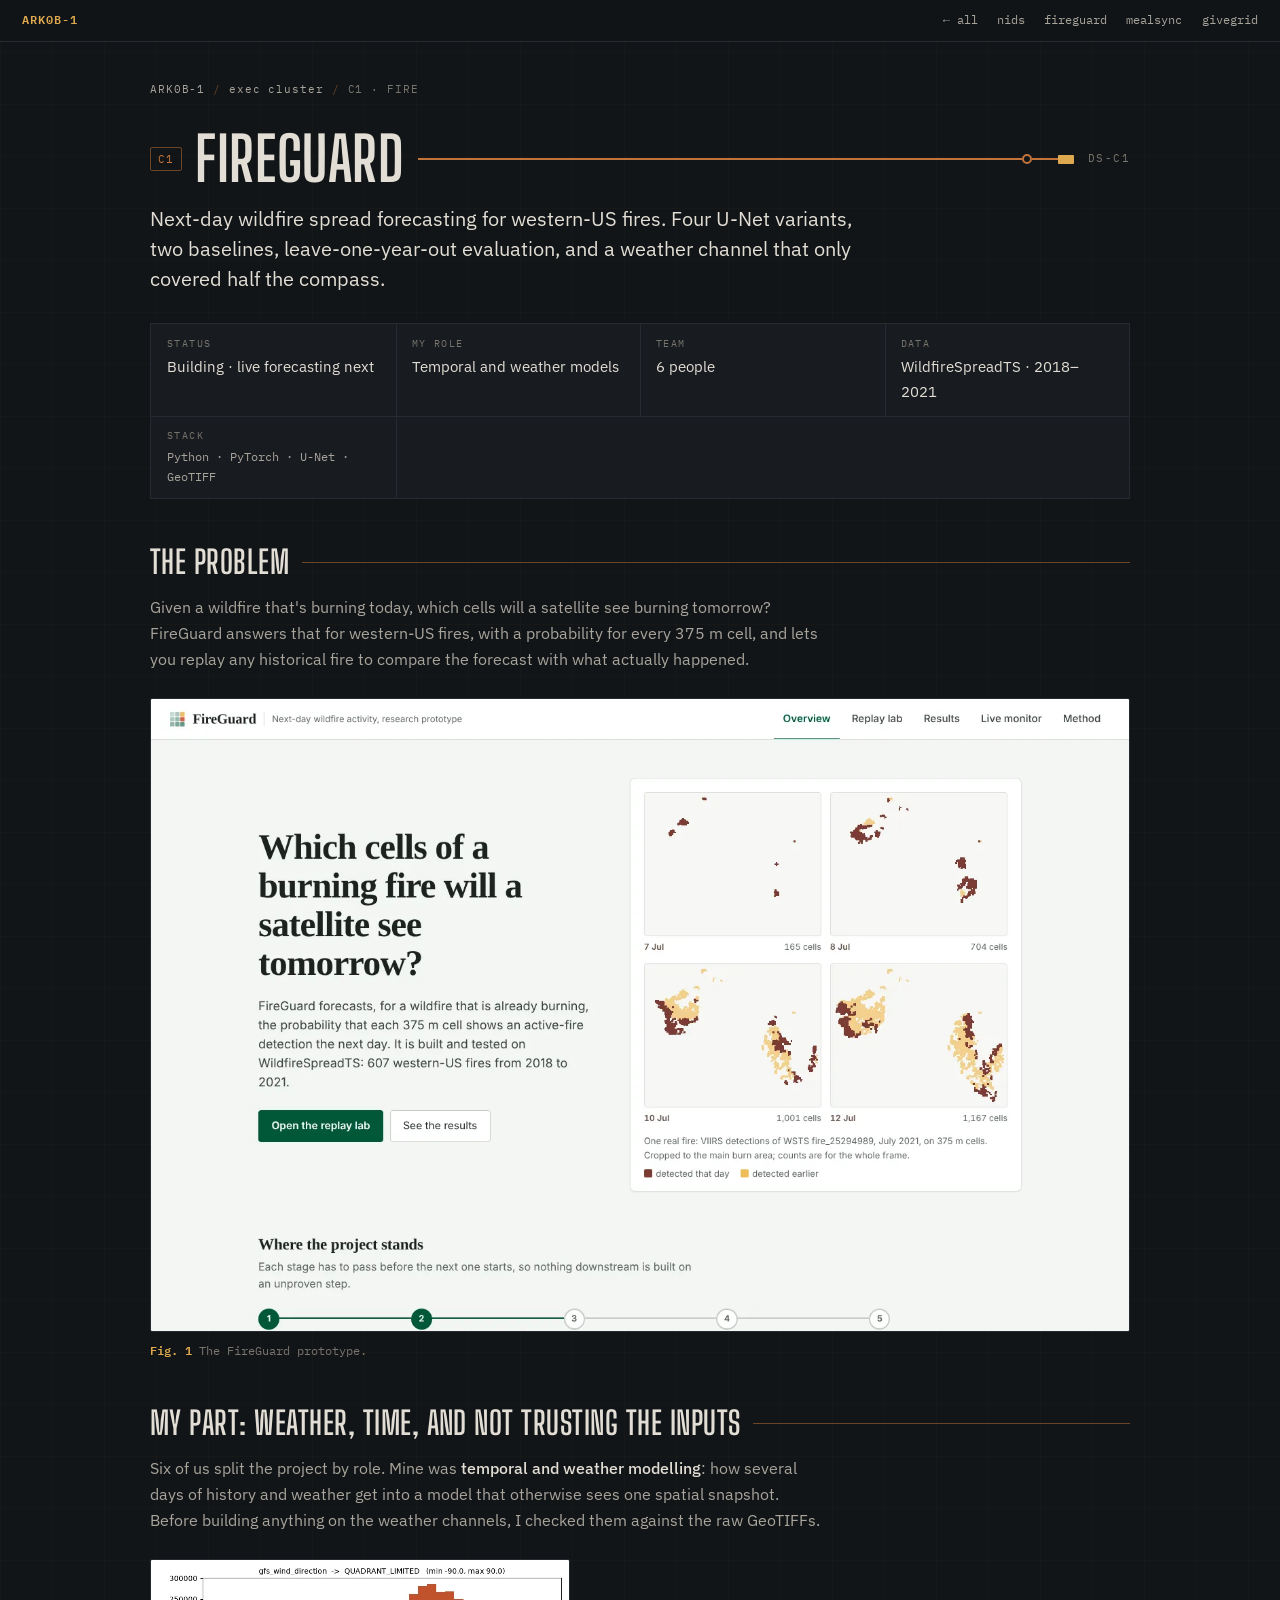
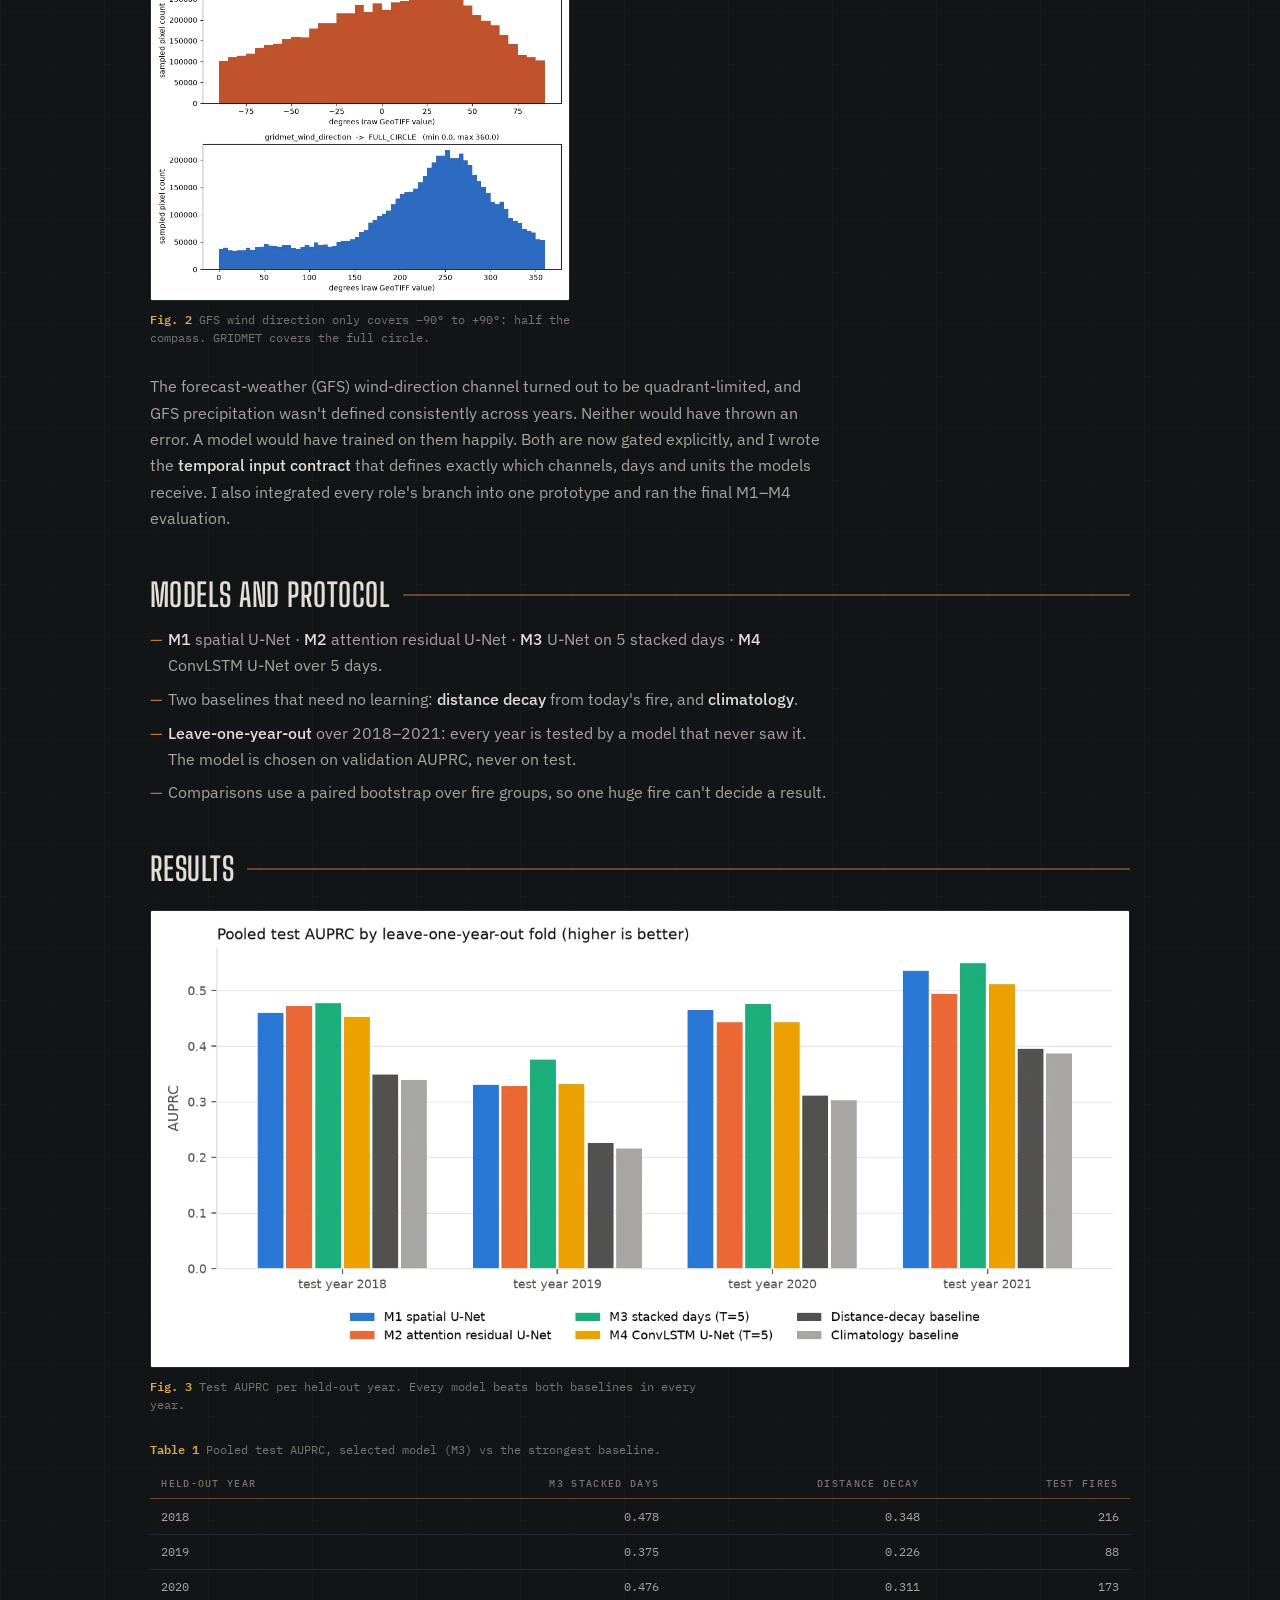
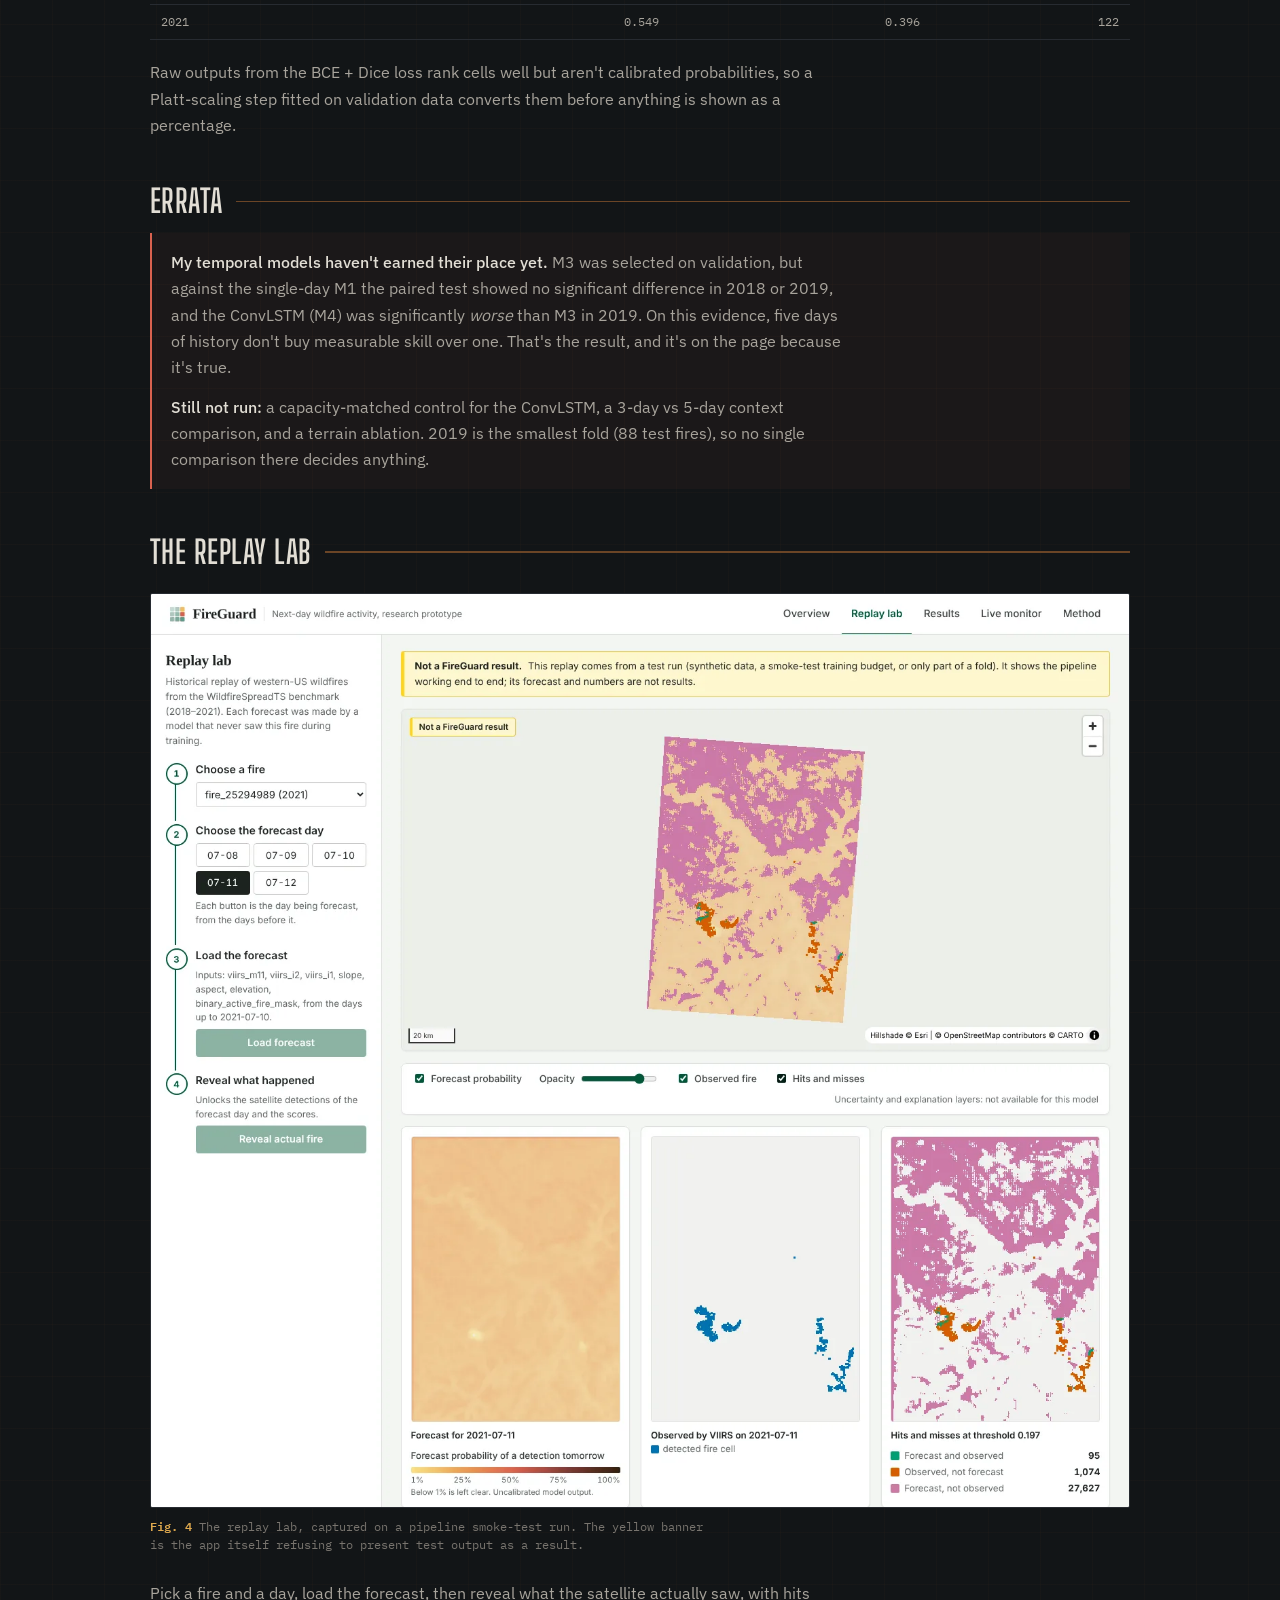
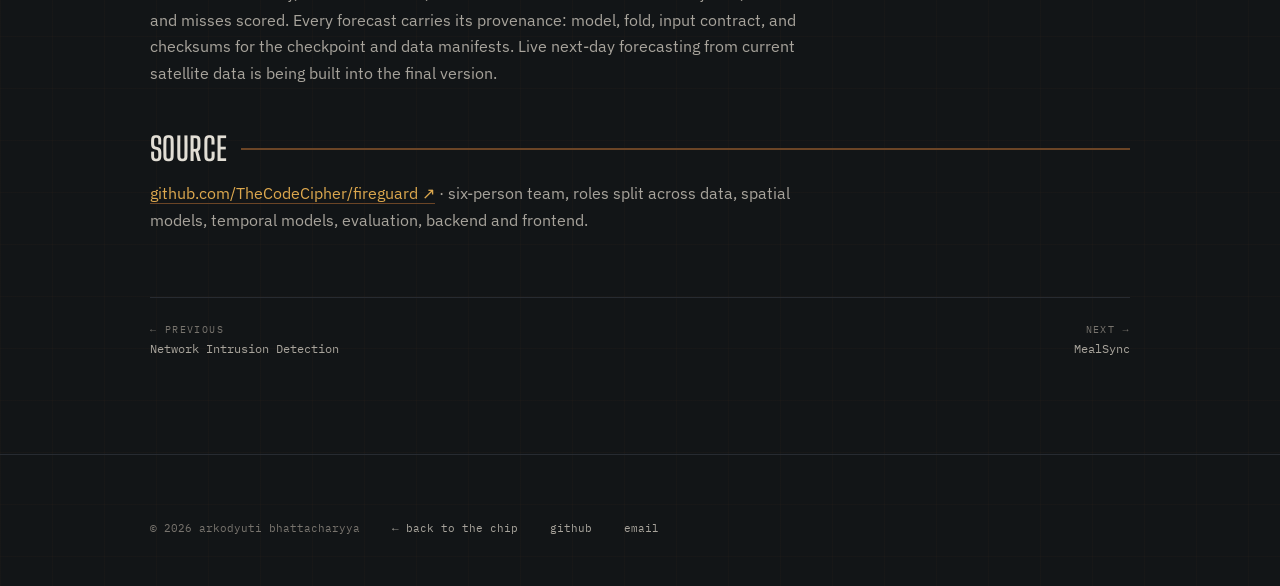
==== fireguard/index.html @ 78dc8513 "Rev 3.1: case studies, datasheet layout, fixes" ====
<!DOCTYPE html>
<html lang="en">
<head>
<meta charset="UTF-8">
<meta name="viewport" content="width=device-width, initial-scale=1.0">
<title>FireGuard — case study · Arkodyuti Bhattacharyya</title>
<meta name="description" content="Case study: next-day wildfire spread forecasting on WildfireSpreadTS with leave-one-year-out evaluation, a weather-data audit, and an honest look at whether temporal models help.">
<meta name="author" content="Arkodyuti Bhattacharyya">
<meta name="theme-color" content="#121517">
<link rel="canonical" href="https://ark0b.github.io/Portfolio/fireguard/">
<link rel="icon" href="../assets/favicon.svg" type="image/svg+xml">
<meta property="og:type" content="article">
<meta property="og:site_name" content="Arkodyuti Bhattacharyya">
<meta property="og:title" content="FireGuard — case study">
<meta property="og:description" content="Case study: next-day wildfire spread forecasting on WildfireSpreadTS with leave-one-year-out evaluation, a weather-data audit, and an honest look at whether temporal models help.">
<meta property="og:url" content="https://ark0b.github.io/Portfolio/fireguard/">
<meta property="og:image" content="https://ark0b.github.io/Portfolio/assets/og.png">
<meta name="twitter:card" content="summary_large_image">
<meta name="twitter:title" content="FireGuard — case study">
<meta name="twitter:description" content="Case study: next-day wildfire spread forecasting on WildfireSpreadTS with leave-one-year-out evaluation, a weather-data audit, and an honest look at whether temporal models help.">
<meta name="twitter:image" content="https://ark0b.github.io/Portfolio/assets/og.png">
<link rel="preload" href="../assets/fonts/big-shoulders-display.woff2" as="font" type="font/woff2" crossorigin>
<link rel="stylesheet" href="../assets/site.css">
<script type="application/ld+json">{"@context": "https://schema.org", "@type": "SoftwareSourceCode", "name": "FireGuard", "description": "Case study: next-day wildfire spread forecasting on WildfireSpreadTS with leave-one-year-out evaluation, a weather-data audit, and an honest look at whether temporal models help.", "url": "https://ark0b.github.io/Portfolio/fireguard/", "codeRepository": "https://github.com/TheCodeCipher/fireguard", "author": {"@type": "Person", "name": "Arkodyuti Bhattacharyya", "url": "https://ark0b.github.io/Portfolio/"}, "isPartOf": {"@type": "WebSite", "url": "https://ark0b.github.io/Portfolio/"}}</script>
<script type="application/ld+json">{"@context": "https://schema.org", "@type": "BreadcrumbList", "itemListElement": [{"@type": "ListItem", "position": 1, "name": "Portfolio", "item": "https://ark0b.github.io/Portfolio/"}, {"@type": "ListItem", "position": 2, "name": "Projects", "item": "https://ark0b.github.io/Portfolio/#projects"}, {"@type": "ListItem", "position": 3, "name": "FireGuard", "item": "https://ark0b.github.io/Portfolio/fireguard/"}]}</script>
</head>
<body>
<a class="skip" href="#main">Skip to content</a>
<header class="bar">
  <a class="bar-brand" href="../">ARK0B-1</a>
  <nav class="bar-nav" aria-label="Case studies">
    <a href="../#projects">← all</a>
    <a href="../nids/">nids</a>
    <a href="../fireguard/" aria-current="page">fireguard</a>
    <a href="../mealsync/">mealsync</a>
    <a href="../givegrid/">givegrid</a>
  </nav>
</header>

<main id="main" class="wrap case">
  <nav class="crumbs" aria-label="Breadcrumb"><a href="../">ARK0B-1</a><span aria-hidden="true">/</span><a href="../#projects">exec cluster</a><span aria-hidden="true">/</span>C1 · FIRE</nav>

  <article class="case-sheet">
    <header class="case-head">
      <div class="net">
        <span class="net-ref">C1</span>
        <h1>FireGuard</h1>
        <span class="net-wire" aria-hidden="true"><i></i><b class="via"></b><i class="short"></i><b class="pad"></b></span>
        <span class="net-name" aria-hidden="true">DS-C1</span>
      </div>
      <p class="case-lede">Next-day wildfire spread forecasting for western-US fires. Four U-Net variants, two baselines, leave-one-year-out evaluation, and a weather channel that only covered half the compass.</p>
      <dl class="spec">
        <div><dt>Status</dt><dd>Building · live forecasting next</dd></div>
        <div><dt>My role</dt><dd>Temporal and weather models</dd></div>
        <div><dt>Team</dt><dd>6 people</dd></div>
        <div><dt>Data</dt><dd>WildfireSpreadTS · 2018–2021</dd></div>
        <div><dt>Stack</dt><dd class="mono">Python · PyTorch · U-Net · GeoTIFF</dd></div>
      </dl>
    </header>

    <section class="case-sec">
      <h2>The problem</h2>
      <p>Given a wildfire that's burning today, which cells will a satellite see burning tomorrow? FireGuard answers that for western-US fires, with a probability for every 375 m cell, and lets you replay any historical fire to compare the forecast with what actually happened.</p>
      <figure class="fig ">
        <img src="../assets/img/fireguard-overview.webp" alt="FireGuard overview page: headline asking which cells of a burning fire a satellite will see tomorrow, beside a grid of fire maps." width="1440" height="930" loading="lazy" decoding="async">
        <figcaption><b>Fig. 1</b> The FireGuard prototype.</figcaption>
      </figure>
    </section>
    <section class="case-sec">
      <h2>My part: weather, time, and not trusting the inputs</h2>
      <p>Six of us split the project by role. Mine was <b>temporal and weather modelling</b>: how several days of history and weather get into a model that otherwise sees one spatial snapshot. Before building anything on the weather channels, I checked them against the raw GeoTIFFs.</p>
      <figure class="fig narrow">
        <img src="../assets/img/fireguard-wind-direction-audit.webp" alt="Two histograms. GFS wind direction only spans minus 90 to plus 90 degrees; GRIDMET wind direction spans the full 0 to 360 degrees." width="800" height="650" loading="lazy" decoding="async">
        <figcaption><b>Fig. 2</b> GFS wind direction only covers −90° to +90°: half the compass. GRIDMET covers the full circle.</figcaption>
      </figure>
      <p>The forecast-weather (GFS) wind-direction channel turned out to be quadrant-limited, and GFS precipitation wasn't defined consistently across years. Neither would have thrown an error. A model would have trained on them happily. Both are now gated explicitly, and I wrote the <b>temporal input contract</b> that defines exactly which channels, days and units the models receive. I also integrated every role's branch into one prototype and ran the final M1–M4 evaluation.</p>
    </section>
    <section class="case-sec">
      <h2>Models and protocol</h2>
      <ul class="bul">
        <li><b>M1</b> spatial U-Net · <b>M2</b> attention residual U-Net · <b>M3</b> U-Net on 5 stacked days · <b>M4</b> ConvLSTM U-Net over 5 days.</li>
        <li>Two baselines that need no learning: <b>distance decay</b> from today's fire, and <b>climatology</b>.</li>
        <li><b>Leave-one-year-out</b> over 2018–2021: every year is tested by a model that never saw it. The model is chosen on validation AUPRC, never on test.</li>
        <li>Comparisons use a paired bootstrap over fire groups, so one huge fire can't decide a result.</li>
      </ul>
    </section>
    <section class="case-sec">
      <h2>Results</h2>
      <figure class="fig ">
        <img src="../assets/img/fireguard-auprc-by-fold.webp" alt="Grouped bar chart of test AUPRC per held-out year for four U-Net variants and two baselines. All U-Nets beat both baselines every year." width="1440" height="672" loading="lazy" decoding="async">
        <figcaption><b>Fig. 3</b> Test AUPRC per held-out year. Every model beats both baselines in every year.</figcaption>
      </figure>
      <div class="dtab-wrap"><table class="dtab">
        <caption><b>Table 1</b> Pooled test AUPRC, selected model (M3) vs the strongest baseline.</caption>
        <thead><tr><th>Held-out year</th><th class="n">M3 stacked days</th><th class="n">Distance decay</th><th class="n">Test fires</th></tr></thead>
        <tbody>
          <tr><td>2018</td><td class="n">0.478</td><td class="n">0.348</td><td class="n">216</td></tr>
          <tr><td>2019</td><td class="n">0.375</td><td class="n">0.226</td><td class="n">88</td></tr>
          <tr><td>2020</td><td class="n">0.476</td><td class="n">0.311</td><td class="n">173</td></tr>
          <tr><td>2021</td><td class="n">0.549</td><td class="n">0.396</td><td class="n">122</td></tr>
        </tbody>
      </table></div>
      <p>Raw outputs from the BCE + Dice loss rank cells well but aren't calibrated probabilities, so a Platt-scaling step fitted on validation data converts them before anything is shown as a percentage.</p>
    </section>
    <section class="case-sec">
      <h2>Errata</h2>
      <div class="errata-box">
        <p><b>My temporal models haven't earned their place yet.</b> M3 was selected on validation, but against the single-day M1 the paired test showed no significant difference in 2018 or 2019, and the ConvLSTM (M4) was significantly <i>worse</i> than M3 in 2019. On this evidence, five days of history don't buy measurable skill over one. That's the result, and it's on the page because it's true.</p>
        <p><b>Still not run:</b> a capacity-matched control for the ConvLSTM, a 3-day vs 5-day context comparison, and a terrain ablation. 2019 is the smallest fold (88 test fires), so no single comparison there decides anything.</p>
      </div>
    </section>
    <section class="case-sec">
      <h2>The replay lab</h2>
      <figure class="fig ">
        <img src="../assets/img/fireguard-replay.webp" alt="FireGuard replay lab showing a forecast probability map, the satellite-observed fire, and hits and misses for one fire, under a banner reading not a FireGuard result." width="1440" height="1345" loading="lazy" decoding="async">
        <figcaption><b>Fig. 4</b> The replay lab, captured on a pipeline smoke-test run. The yellow banner is the app itself refusing to present test output as a result.</figcaption>
      </figure>
      <p>Pick a fire and a day, load the forecast, then reveal what the satellite actually saw, with hits and misses scored. Every forecast carries its provenance: model, fold, input contract, and checksums for the checkpoint and data manifests. Live next-day forecasting from current satellite data is being built into the final version.</p>
    </section>
    <section class="case-sec">
      <h2>Source</h2>
      <p><a href="https://github.com/TheCodeCipher/fireguard" target="_blank" rel="noopener">github.com/TheCodeCipher/fireguard ↗</a> · six-person team, roles split across data, spatial models, temporal models, evaluation, backend and frontend.</p>
    </section>
    <nav class="case-nav" aria-label="More case studies">
      <a href="../nids/"><span>← PREVIOUS</span>Network Intrusion Detection</a>
      <a class="next" href="../mealsync/"><span>NEXT →</span>MealSync</a>
    </nav>
  </article>
</main>

<footer class="case-foot">
  <div class="wrap">
    <div class="colophon">
      <span>© 2026 arkodyuti bhattacharyya</span>
      <a href="../">← back to the chip</a>
      <a href="https://github.com/ark0b" rel="me">github</a>
      <a href="mailto:adb.return.human@gmail.com">email</a>
    </div>
  </div>
</footer>
</body>
</html>
---- assets/site.css ----
/* ARK0B-1 portfolio stylesheet
   Sections: fonts · tokens · base · top bar · layout · hero · die map ·
   projects · research · pipeline · skills · boot log · contact · footer · responsive */

/* ── FONTS (self-hosted, latin subset) ── */
@font-face {
  font-family: "Big Shoulders Display";
  src: url("fonts/big-shoulders-display.woff2") format("woff2");
  font-weight: 100 900;
  font-display: swap;
}
@font-face { font-family: "IBM Plex Sans"; src: url("fonts/plex-sans-400.woff2") format("woff2"); font-weight: 400; font-display: swap; }
@font-face { font-family: "IBM Plex Sans"; src: url("fonts/plex-sans-500.woff2") format("woff2"); font-weight: 500; font-display: swap; }
@font-face { font-family: "IBM Plex Sans"; src: url("fonts/plex-sans-600.woff2") format("woff2"); font-weight: 600; font-display: swap; }
@font-face { font-family: "IBM Plex Mono"; src: url("fonts/plex-mono-400.woff2") format("woff2"); font-weight: 400; font-display: swap; }
@font-face { font-family: "IBM Plex Mono"; src: url("fonts/plex-mono-500.woff2") format("woff2"); font-weight: 500; font-display: swap; }
@font-face { font-family: "IBM Plex Mono"; src: url("fonts/plex-mono-600.woff2") format("woff2"); font-weight: 600; font-display: swap; }

/* ── TOKENS ── */
:root {
  --bg:          #121517;
  --panel:       #181B1F;
  --raised:      #1D2025;
  --raised-hi:   #242830;
  --copper:      #C2743A;
  --copper-dim:  #6B4526;
  --gold:        #DDA84E;
  --silver:      #9BA2A9;
  --text:        #E2DED5;
  --text-dim:    #A8A49C;
  --text-faint:  #78746E;
  --warn:        #D9624F;
  --pass:        #8DB36A;
  --rule:        #272B31;

  --bar-h: 2.6rem;

  --f-display: "Big Shoulders Display", "Arial Narrow", sans-serif;
  --f-body:    "IBM Plex Sans", system-ui, sans-serif;
  --f-mono:    "IBM Plex Mono", ui-monospace, monospace;

  color-scheme: dark;
}

/* ── BASE ── */
*, *::before, *::after { margin: 0; padding: 0; box-sizing: border-box; }

html {
  scroll-behavior: smooth;
  /* anchored sections land below the sticky bar instead of under it */
  scroll-padding-top: calc(var(--bar-h) + 1rem);
}

body {
  background: var(--bg);
  background-image:
    linear-gradient(rgba(194,116,58,.03) 1px, transparent 1px),
    linear-gradient(90deg, rgba(194,116,58,.03) 1px, transparent 1px);
  background-size: 52px 52px;
  color: var(--text);
  font-family: var(--f-body);
  font-size: 16px;
  line-height: 1.65;
  -webkit-font-smoothing: antialiased;
  text-rendering: optimizeLegibility;
  overflow-x: hidden;
}

::selection { background: var(--gold); color: #121517; }

a {
  color: var(--gold);
  text-decoration: none;
  border-bottom: 1px solid var(--copper-dim);
  transition: color .15s, border-color .15s;
}
a:hover { color: #fff; border-bottom-color: var(--gold); }

:focus-visible {
  outline: 2px solid var(--gold);
  outline-offset: 3px;
  border-radius: 2px;
}

ul[class], ol[class] { list-style: none; }

.skip {
  position: absolute;
  left: 1rem;
  top: -3rem;
  z-index: 200;
  background: var(--gold);
  color: #121517;
  padding: .4rem .8rem;
  font-family: var(--f-mono);
  font-size: 12px;
  border: none;
}
.skip:focus { top: .5rem; color: #121517; }

.visually-hidden {
  position: absolute !important;
  width: 1px; height: 1px;
  overflow: hidden;
  clip: rect(0 0 0 0);
  white-space: nowrap;
}

/* ── TOP BAR ── */
.bar {
  position: sticky;
  top: 0;
  z-index: 90;
  height: var(--bar-h);
  display: flex;
  align-items: center;
  gap: 1.4rem;
  padding: 0 1.4rem;
  background: rgba(18,21,23,.94);
  backdrop-filter: blur(8px);
  -webkit-backdrop-filter: blur(8px);
  border-bottom: 1px solid var(--rule);
  font-family: var(--f-mono);
  font-size: 12px;
  color: var(--text-dim);
  white-space: nowrap;
}
.bar-brand {
  color: var(--gold);
  font-weight: 600;
  letter-spacing: .08em;
  border: none;
  flex-shrink: 0;
}
.bar-brand:hover { color: #fff; }

.bar-nav {
  margin-left: auto;
  display: flex;
  gap: 1.2rem;
  overflow-x: auto;
  scrollbar-width: none;
}
.bar-nav::-webkit-scrollbar { display: none; }
.bar-nav a { border: none; color: var(--text-dim); padding: .35rem 0; }
.bar-nav a:hover,
.bar-nav a[aria-current="true"] { color: var(--gold); }

/* ── LAYOUT ── */
.wrap {
  max-width: 1240px;
  margin: 0 auto;
  padding: 0 1.5rem;
}

section { padding: 4.5rem 0 1.5rem; }

.sect-label {
  font-family: var(--f-mono);
  font-size: 11px;
  letter-spacing: .18em;
  color: var(--copper);
  text-transform: uppercase;
  display: flex;
  align-items: center;
  gap: .9rem;
  margin-bottom: .8rem;
}
.sect-label::after {
  content: "";
  height: 1px;
  flex: 0 0 3.5rem;
  background: var(--copper-dim);
}

h2 {
  font-family: var(--f-display);
  font-size: clamp(2.1rem, 4.2vw, 3.4rem);
  font-weight: 640;
  letter-spacing: .015em;
  line-height: .95;
  text-transform: uppercase;
  color: var(--text);
  margin-bottom: .65rem;
}

.sect-sub {
  color: var(--text-dim);
  max-width: 62ch;
  margin-bottom: 2rem;
  font-size: .97rem;
}
.sect-sub b { color: var(--text); font-weight: 500; }

/* ── HERO ── */
.hero { padding: 3.5rem 0 2.5rem; }

.hero-grid {
  display: grid;
  grid-template-columns: minmax(290px, 5fr) minmax(400px, 7fr);
  gap: 3rem;
  align-items: center;
}
.hero-grid > * { min-width: 0; }

.hero-eyebrow {
  font-family: var(--f-mono);
  font-size: 11px;
  color: var(--text-faint);
  letter-spacing: .12em;
  margin-bottom: 1.4rem;
}
.hero-eyebrow .rev { color: var(--copper); }

h1 {
  font-family: var(--f-display);
  font-size: clamp(2.6rem, 7.4vw, 6rem);
  font-weight: 700;
  line-height: .91;
  letter-spacing: .01em;
  text-transform: uppercase;
  hyphens: manual;
  overflow-wrap: break-word;
}
h1 .accent { color: var(--gold); }

.hero-spec {
  display: grid;
  grid-template-columns: max-content 1fr;
  gap: 0 1rem;
  font-family: var(--f-mono);
  font-size: 12.5px;
  color: var(--text-dim);
  margin: 1.3rem 0 1.5rem;
  line-height: 1.95;
}
.hero-spec dt { color: var(--text-faint); }

.hero-brief {
  max-width: 46ch;
  color: var(--text-dim);
  font-size: .97rem;
}
.hero-brief b { color: var(--text); font-weight: 500; }
.hero-brief + .hero-brief { margin-top: .7rem; }

.hero-cta {
  display: flex;
  flex-wrap: wrap;
  gap: .85rem;
  margin-top: 1.9rem;
}

.btn {
  font-family: var(--f-mono);
  font-size: 12.5px;
  letter-spacing: .05em;
  padding: .6rem 1.15rem;
  border: 1px solid var(--copper);
  color: var(--gold);
  background: transparent;
  border-radius: 2px;
  transition: background .15s, color .15s, border-color .15s;
}
.btn:hover { background: var(--gold); color: #121517; border-color: var(--gold); }
.btn.solid { background: var(--gold); color: #121517; border-color: var(--gold); font-weight: 600; }
.btn.solid:hover { background: #fff; border-color: #fff; }

/* ── DIE MAP (hero SVG) ── */
.die-wrap svg {
  display: block;
  width: 100%;
  height: auto;
}

.die-caption {
  font-family: var(--f-mono);
  font-size: 11px;
  color: var(--text-faint);
  margin-top: .65rem;
  display: flex;
  justify-content: space-between;
  gap: 1rem;
  flex-wrap: wrap;
}
#dieReadout { color: var(--gold); min-height: 1.2em; }

.blk .body {
  fill: var(--raised);
  stroke: var(--copper-dim);
  stroke-width: 1;
  transition: fill .15s, stroke .15s;
}
.blk text { fill: var(--text-dim); font-family: var(--f-mono); }
.blk .lbl { font-size: 10.5px; letter-spacing: .14em; fill: var(--text); }
.blk .sub { font-size: 8px; letter-spacing: .09em; fill: var(--text-faint); }

/* SVG <a> elements: no text underline, own focus ring */
svg a { border: none; outline: none; }
a.blk:hover .body,
a.blk:focus-visible .body { fill: var(--raised-hi); stroke: var(--gold); }
a.blk:hover .lbl,
a.blk:focus-visible .lbl { fill: var(--gold); }

.die-core rect { fill: #1E2328; stroke: var(--copper-dim); stroke-width: .8; transition: fill .15s, stroke .15s; }
.die-core text { font-family: var(--f-mono); font-size: 8px; fill: var(--text-dim); letter-spacing: .07em; }
.die-core .cid { font-size: 11px; fill: var(--text); font-weight: 500; }
.die-core .cname { font-size: 8.5px; fill: var(--text-faint); letter-spacing: .12em; }
.die-core .cflag { font-size: 6.5px; fill: var(--warn); letter-spacing: .1em; }
.die-core .cflag.idle { fill: var(--text-faint); }
.die-core:hover rect,
.die-core:focus-visible rect { stroke: var(--gold); fill: var(--raised-hi); }
.die-core:hover text,
.die-core:focus-visible text { fill: var(--gold); }
.die-core.sel rect { stroke: var(--gold); fill: #261F11; }
.die-core.sel text { fill: var(--gold); }

.trace { stroke: var(--copper-dim); stroke-width: 1; fill: none; }
.pulse {
  stroke: var(--gold);
  stroke-width: 1.2;
  fill: none;
  stroke-dasharray: 6 140;
  stroke-linecap: round;
  animation: flow 5.5s linear infinite;
  opacity: .8;
}
@keyframes flow { to { stroke-dashoffset: -146; } }

.pin-line { stroke: var(--silver); stroke-width: 2.2; }
.silkref { font-family: var(--f-mono); font-size: 7px; fill: var(--text-faint); letter-spacing: .06em; }
.die-edge { fill: none; stroke: var(--copper); stroke-width: 1.2; }
.die-fill { fill: #15181C; }
.die-grid line { stroke: rgba(194,116,58,.05); stroke-width: 1; }
.rtc-txt { font-family: var(--f-mono); font-size: 12px; fill: var(--gold); letter-spacing: .08em; }

@media (prefers-reduced-motion: no-preference) {
  .blk, .die-core { animation: pwr .4s ease both; }
}
@keyframes pwr { from { opacity: 0; } to { opacity: 1; } }

/* ── PROJECTS ──
   Default (narrow screens, no JS): every project is a full card, stacked.
   Wide screens with JS: .is-tabbed turns it into list + single readout. */
.exec-grid { display: block; }
.core-list-wrap { display: none; }

.proj-stack { display: grid; gap: 1.1rem; }

.is-tabbed .exec-grid {
  display: grid;
  grid-template-columns: minmax(250px, 4fr) minmax(0, 8fr);
  gap: 1.1rem;
  align-items: start;
}
.is-tabbed .core-list-wrap {
  display: block;
  position: sticky;
  top: calc(var(--bar-h) + 1rem);
}
.is-tabbed .proj[hidden] { display: none; }

.core-list {
  border: 1px solid var(--rule);
  background: var(--panel);
}
.core-list-head {
  font-family: var(--f-mono);
  font-size: 10px;
  letter-spacing: .16em;
  color: var(--text-faint);
  padding: .55rem .9rem;
  border-bottom: 1px solid var(--rule);
  display: flex;
  justify-content: space-between;
}

.core-row {
  display: grid;
  grid-template-columns: 2.4rem 1fr auto;
  gap: .7rem;
  align-items: center;
  width: 100%;
  text-align: left;
  padding: .62rem .9rem;
  background: transparent;
  border: none;
  border-bottom: 1px solid var(--rule);
  font-family: var(--f-mono);
  font-size: 12px;
  color: var(--text-dim);
  cursor: pointer;
  transition: background .1s;
}
.core-row:last-child { border-bottom: none; }
.core-row .c-id { color: var(--text-faint); }
.core-row .c-nm { color: var(--text); font-family: var(--f-body); font-size: .9rem; font-weight: 500; line-height: 1.3; }
.core-row .c-st { font-size: 9.5px; letter-spacing: .1em; text-transform: uppercase; }
.core-row:hover { background: var(--raised); }
.core-row[aria-selected="true"] { background: var(--raised); box-shadow: inset 3px 0 0 var(--gold); }
.core-row[aria-selected="true"] .c-id { color: var(--gold); }
.core-row:focus-visible { outline-offset: -2px; }

.st-complete, .st-shipped { color: var(--pass); }
.st-building { color: var(--warn); }
.st-live     { color: var(--gold); }
.st-paused   { color: var(--text-faint); }

.kbd-hint {
  font-family: var(--f-mono);
  font-size: 11px;
  color: var(--text-faint);
  margin-top: .75rem;
}
.kbd-hint kbd {
  border: 1px solid var(--rule);
  border-bottom-width: 2px;
  border-radius: 3px;
  padding: 0 .4em;
  color: var(--text-dim);
  font-size: .9em;
  font-family: inherit;
}

/* Project card / readout */
.proj {
  border: 1px solid var(--copper-dim);
  background: var(--panel);
  position: relative;
  padding: 1.5rem 1.7rem 1.6rem;
}
.proj::before,
.proj::after {
  content: "";
  position: absolute;
  width: 12px;
  height: 12px;
  border: 1.5px solid var(--gold);
  pointer-events: none;
}
.proj::before { top: -1px; left: -1px; border-right: none; border-bottom: none; }
.proj::after  { bottom: -1px; right: -1px; border-left: none; border-top: none; }
.is-tabbed .proj { min-height: 360px; }

.ro-head {
  display: flex;
  flex-wrap: wrap;
  align-items: baseline;
  gap: .5rem 1rem;
  margin-bottom: .3rem;
}
.ro-tag {
  font-family: var(--f-mono);
  font-size: 11.5px;
  color: var(--gold);
  letter-spacing: .1em;
}
.ro-badge {
  font-family: var(--f-mono);
  font-size: 10px;
  letter-spacing: .1em;
  text-transform: uppercase;
  padding: .16rem .5rem;
  border: 1px solid currentColor;
  border-radius: 2px;
}
.ro-role {
  font-family: var(--f-mono);
  font-size: 11px;
  color: var(--text-faint);
  letter-spacing: .04em;
}

.ro-title {
  font-family: var(--f-display);
  font-size: clamp(1.5rem, 2.4vw, 2.1rem);
  font-weight: 620;
  letter-spacing: .02em;
  text-transform: uppercase;
  line-height: 1;
  margin: .2rem 0;
  scroll-margin-top: calc(var(--bar-h) + 1rem);
}

.ro-desc {
  color: var(--text-dim);
  max-width: 66ch;
  margin: .75rem 0 1.1rem;
  font-size: .95rem;
}
.ro-desc b { color: var(--text); font-weight: 500; }

.ro-rows { border-top: 1px solid var(--rule); }
.ro-row {
  display: grid;
  grid-template-columns: 8.5rem 1fr;
  gap: .5rem;
  padding: .55rem 0;
  border-bottom: 1px solid var(--rule);
  font-size: .93rem;
  align-items: start;
}
.ro-row:last-child { border-bottom: none; }
.ro-row dt {
  font-family: var(--f-mono);
  font-size: 10.5px;
  letter-spacing: .1em;
  text-transform: uppercase;
  color: var(--text-faint);
  padding-top: .15rem;
  white-space: nowrap;
}
.ro-row dd { color: var(--text-dim); min-width: 0; }
.ro-row dd.mono { font-family: var(--f-mono); font-size: 12px; }

.perf { font-family: var(--f-mono); font-size: 12.5px; color: var(--text); }
.perf b { color: var(--gold); font-weight: 600; }
.perf .caveat { display: block; color: var(--text-faint); font-size: 11px; margin-top: .2rem; }

.ro-points li {
  padding-left: 1.1rem;
  position: relative;
  margin-bottom: .3rem;
  color: var(--text-dim);
  font-size: .93rem;
  line-height: 1.55;
}
.ro-points li::before {
  content: "—";
  position: absolute;
  left: 0;
  color: var(--copper-dim);
  font-size: .8em;
  top: .15em;
}
.ro-points li em { color: var(--text); font-style: normal; }

.ro-errata {
  display: block;
  font-family: var(--f-mono);
  font-size: 11.5px;
  line-height: 1.7;
  color: var(--text-dim);
  padding: .6rem .8rem;
  background: rgba(201,80,64,.05);
  border-left: 2px solid var(--warn);
}

.ro-links { display: flex; flex-wrap: wrap; gap: .3rem 1.2rem; font-family: var(--f-mono); font-size: 12px; }

/* ── RESEARCH ── */
.paper {
  border: 1px solid var(--copper-dim);
  background: var(--panel);
  padding: 1.9rem 2.1rem;
  position: relative;
  max-width: none;
}
.paper .paper-unit {
  position: absolute;
  top: -9px;
  left: 1.3rem;
  background: var(--bg);
  padding: 0 .65rem;
  font-family: var(--f-mono);
  font-size: 9.5px;
  line-height: 18px;
  letter-spacing: .18em;
  text-transform: uppercase;
  color: var(--copper);
}
.paper h3 {
  font-family: var(--f-body);
  font-size: 1.25rem;
  font-weight: 600;
  line-height: 1.35;
  max-width: 54ch;
}
.paper .p-meta {
  font-family: var(--f-mono);
  font-size: 11px;
  color: var(--gold);
  letter-spacing: .06em;
  margin: .65rem 0 1rem;
}
.paper p { color: var(--text-dim); max-width: 66ch; font-size: .95rem; }
.paper p + p { margin-top: .75rem; }
.paper p b { color: var(--text); font-weight: 500; }
.paper .finding {
  margin-top: 1.2rem;
  padding: .85rem 1.1rem;
  border-left: 2px solid var(--gold);
  background: rgba(221,168,78,.055);
  font-family: var(--f-mono);
  font-size: 12px;
  line-height: 1.75;
  color: var(--text);
  max-width: 60ch;
}
.paper .finding b { color: var(--gold); }

/* ── PIPELINE ── */
.pipeline-grid {
  display: grid;
  grid-template-columns: repeat(4, 1fr);
}
.stage {
  border: 1px solid var(--rule);
  border-left: none;
  background: var(--panel);
  padding: 1.15rem 1.15rem 1.35rem;
  position: relative;
}
.stage:first-child { border-left: 1px solid var(--rule); }
.stage .s-code {
  font-family: var(--f-mono);
  font-size: 9.5px;
  color: var(--text-faint);
  letter-spacing: .14em;
  margin-bottom: .45rem;
}
.stage h3 {
  font-family: var(--f-display);
  font-size: 1.45rem;
  font-weight: 620;
  letter-spacing: .04em;
  text-transform: uppercase;
  color: var(--gold);
  margin-bottom: .3rem;
}
.stage p:last-child { font-size: .88rem; color: var(--text-dim); line-height: 1.55; }
.stage::after {
  content: "→";
  position: absolute;
  right: -9px;
  top: 44%;
  z-index: 2;
  color: var(--copper);
  background: var(--bg);
  font-size: 13px;
  line-height: 1;
}
.stage:last-child::after { content: none; }

/* ── SKILLS ── */
.cache { max-width: none; }
.cache-row {
  display: grid;
  grid-template-columns: 9.5rem minmax(0, 1fr);
  border: 1px solid var(--rule);
  border-bottom: none;
  background: var(--panel);
}
.cache-row:last-child { border-bottom: 1px solid var(--rule); }
.cache-key {
  padding: 1rem 1.1rem;
  border-right: 1px solid var(--rule);
  display: flex;
  flex-direction: column;
  gap: .1rem;
  justify-content: center;
}
.cache-level {
  font-family: var(--f-display);
  font-size: 1.6rem;
  font-weight: 640;
  letter-spacing: .04em;
  color: var(--gold);
  line-height: 1;
}
.cache-latency {
  font-family: var(--f-mono);
  font-size: 9.5px;
  letter-spacing: .1em;
  color: var(--text-faint);
}
.cache-val {
  padding: 1rem 1.2rem;
  display: flex;
  flex-wrap: wrap;
  align-items: center;
  gap: .45rem .5rem;
}
.cache-val li {
  font-size: .9rem;
  padding: .12rem .55rem;
  border: 1px solid var(--rule);
  border-radius: 2px;
  color: var(--text-dim);
  background: var(--bg);
}
.cache-row.l1 .cache-val li { color: var(--gold); border-color: var(--copper-dim); }
.cache-row.l1 .cache-key { box-shadow: inset 3px 0 0 var(--gold); }
.cache-row.l2 .cache-key { box-shadow: inset 3px 0 0 var(--copper); }
.cache-row.l3 .cache-key { box-shadow: inset 3px 0 0 var(--copper-dim); }

/* ── BOOT LOG ── */
.bootlog {
  font-family: var(--f-mono);
  font-size: 12.5px;
  line-height: 1.85;
  border: 1px solid var(--rule);
  background: var(--panel);
  padding: 1.3rem 1.5rem;
}
.bootlog li {
  display: grid;
  grid-template-columns: 6.2rem 1fr;
  gap: .6rem;
  padding: .12rem 0;
}
.bootlog .ts  { color: var(--copper); white-space: pre; }
.bootlog .ok  { color: var(--pass); }
.bootlog .run { color: var(--gold); }
.bootlog .rty { color: var(--warn); }
.bootlog .em  { color: var(--text); }
.bootlog .hi  { color: var(--gold); font-weight: 600; }
.bootlog .dim { color: var(--text-faint); }

/* ── CONTACT ── */
.contact-lede {
  font-size: clamp(1.1rem, 2.1vw, 1.45rem);
  font-weight: 500;
  max-width: 40ch;
  margin-bottom: 1.8rem;
  color: var(--text);
  line-height: 1.45;
}
.contact-lede em { font-style: normal; color: var(--gold); }

.io-ports {
  display: grid;
  grid-template-columns: repeat(auto-fit, minmax(215px, 1fr));
  gap: 1rem;
}
.port {
  display: block;
  border: 1px solid var(--copper-dim);
  background: var(--panel);
  padding: 1.1rem 1.25rem 1.2rem;
  color: inherit;
  transition: border-color .15s, background .15s;
}
.port:hover { border-color: var(--gold); background: var(--raised); color: inherit; }
.port-num {
  font-family: var(--f-mono);
  font-size: 9.5px;
  letter-spacing: .18em;
  color: var(--text-faint);
}
.port-name {
  font-family: var(--f-display);
  font-size: 1.45rem;
  font-weight: 620;
  text-transform: uppercase;
  letter-spacing: .03em;
  color: var(--gold);
  margin: .1rem 0 .25rem;
}
.port-val {
  font-family: var(--f-mono);
  font-size: 11.5px;
  color: var(--text-dim);
  overflow-wrap: anywhere;
}

/* ── FOOTER ── */
footer {
  padding: 4rem 0 3rem;
  border-top: 1px solid var(--rule);
  margin-top: 4rem;
}
.errata-scroll { overflow-x: auto; margin-bottom: 2.5rem; }
.errata-table {
  width: 100%;
  border-collapse: collapse;
  font-family: var(--f-mono);
  font-size: 12px;
}
.errata-table th {
  text-align: left;
  font-size: 9.5px;
  letter-spacing: .18em;
  color: var(--text-faint);
  font-weight: 500;
  padding: .4rem .55rem;
  border-bottom: 1px solid var(--copper-dim);
}
.errata-table td {
  padding: .55rem;
  border-bottom: 1px solid var(--rule);
  color: var(--text-dim);
  vertical-align: top;
}
.errata-table td:first-child { color: var(--warn); white-space: nowrap; }
.errata-table td:last-child  { color: var(--text-faint); }

.colophon {
  font-family: var(--f-mono);
  font-size: 11px;
  color: var(--text-faint);
  display: flex;
  flex-wrap: wrap;
  gap: .35rem 2rem;
}
.colophon a { border: none; color: var(--text-dim); }
.colophon a:hover { color: var(--gold); }

/* ── v3.1: SHEET GRID, NET-LABEL HEADERS, LEDS, FIGURES ── */

/* Each section = margin rail + body, like a datasheet page */
.sheet {
  display: grid;
  grid-template-columns: 8.5rem minmax(0, 1fr);
  gap: 0 2.4rem;
}
.rail { border-right: 1px dashed var(--rule); }
.rail-notes {
  position: sticky;
  top: calc(var(--bar-h) + 1.4rem);
  padding: .9rem 1rem 0 0;
  font-family: var(--f-mono);
  font-size: 10.5px;
  line-height: 1.55;
  color: var(--text-faint);
}
.rail-notes li { position: relative; padding-left: .9rem; margin-bottom: .75rem; }
.rail-notes li::before { content: "↳"; position: absolute; left: 0; color: var(--copper-dim); }
.rail-notes li:first-child { color: var(--copper); }
.rail-notes li:first-child::before { color: var(--copper); }

/* Net-label header: [ref] TITLE ───◯──▮ NET_NAME */
.net {
  display: flex;
  align-items: center;
  gap: .85rem;
  margin-bottom: .9rem;
  min-width: 0;
}
.net h2 { margin: 0; flex-shrink: 0; }
.net-ref {
  font-family: var(--f-mono);
  font-size: 11px;
  letter-spacing: .1em;
  color: var(--copper);
  border: 1px solid var(--copper-dim);
  padding: .12rem .42rem;
  border-radius: 2px;
  align-self: center;
  flex-shrink: 0;
}
.net-wire {
  flex: 1 1 auto;
  min-width: 3rem;
  display: flex;
  align-items: center;
  height: 14px;
}
.net-wire i { display: block; height: 1.5px; background: var(--copper); flex: 1 1 auto; }
.net-wire i.short { flex: 0 0 1.6rem; }
.net-wire .via {
  display: block;
  width: 10px; height: 10px;
  border: 2px solid var(--copper);
  border-radius: 50%;
  background: var(--bg);
  flex-shrink: 0;
}
.net-wire .pad {
  display: block;
  width: 16px; height: 9px;
  background: var(--gold);
  border-radius: 1px;
  flex-shrink: 0;
}
.net-name {
  font-family: var(--f-mono);
  font-size: 10.5px;
  letter-spacing: .14em;
  color: var(--text-faint);
  flex-shrink: 0;
}

/* Status LEDs (chip cores + legend + list) */
.led-die.led-complete, .led-glow.led-complete { fill: var(--pass); }
.led-die.led-building, .led-glow.led-building { fill: var(--warn); }
.led-die.led-live,     .led-glow.led-live     { fill: var(--gold); }
.led-die.led-paused,   .led-glow.led-paused   { fill: #4A4F55; }
.led-glow { opacity: .22; }
.led-glow.led-paused { opacity: 0; }
@media (prefers-reduced-motion: no-preference) {
  .led-die.led-building { animation: blink 2.4s steps(1) infinite; }
}
@keyframes blink { 50% { opacity: .35; } }

.led-legend { display: inline-flex; align-items: center; gap: .35rem; flex-wrap: wrap; }
.led {
  display: inline-block;
  width: 7px; height: 7px;
  border-radius: 50%;
  background: currentColor;
  margin-left: .5rem;
}
.led:first-child { margin-left: 0; }

.cs-dot { color: var(--gold); font-size: .75em; }
.ro-links .cs-link { color: var(--text); border-bottom-color: var(--gold); font-weight: 500; }
.ro-links .cs-link:hover { color: var(--gold); }

/* Research: text + figure */
.paper-split {
  display: grid;
  grid-template-columns: minmax(0, 1.25fr) minmax(260px, 1fr);
  gap: 2rem;
  align-items: start;
}
.quad { margin: 0; }
.quad svg { width: 100%; height: auto; display: block; }
.q-cells rect { fill: var(--bg); stroke: var(--rule); }
.q-cells .q-hot { fill: rgba(201,80,64,.08); stroke: var(--warn); stroke-dasharray: 3 3; }
.q-txt text { font-family: var(--f-mono); font-size: 10px; fill: var(--text-dim); }
.q-txt .q-h { font-size: 10px; letter-spacing: .12em; fill: var(--gold); font-weight: 600; }
.q-txt .q-hh { fill: var(--warn); }
.q-txt .q-tag { fill: var(--warn); font-size: 10px; }
.q-axes path { stroke: var(--copper); stroke-width: 1.2; fill: none; }
.q-axes text { font-family: var(--f-mono); font-size: 9.5px; fill: var(--text-faint); letter-spacing: .06em; }
figcaption b, .fig-cap b { color: var(--gold); font-weight: 600; }
.quad figcaption { font-family: var(--f-mono); font-size: 11px; color: var(--text-faint); margin-top: .5rem; line-height: 1.6; }

.sheet-stamp {
  font-family: var(--f-mono);
  font-size: 10px;
  letter-spacing: .14em;
  color: var(--text-faint);
  text-align: right;
  margin-top: 1.5rem;
}

@media (max-width: 1020px) {
  .sheet { grid-template-columns: 1fr; }
  .rail { display: none; }
  .paper-split { grid-template-columns: 1fr; }
  .quad { max-width: 440px; }
}
@media (max-width: 680px) {
  .net { gap: .6rem; flex-wrap: wrap; }
  .net-wire { flex-basis: 100%; order: 3; height: 10px; }
  .net-name { display: none; }
}

/* ── RESPONSIVE ── */
@media (max-width: 1020px) {
  .hero-grid { grid-template-columns: 1fr; gap: 2.2rem; }
  .die-wrap { max-width: 720px; }
  .pipeline-grid { grid-template-columns: 1fr 1fr; }
  .stage { border-left: 1px solid var(--rule); border-top: none; }
  .stage:nth-child(1), .stage:nth-child(2) { border-top: 1px solid var(--rule); }
  .stage::after { content: none; }
}

@media (max-width: 680px) {
  body { font-size: 15px; }
  .wrap { padding: 0 1.1rem; }
  .bar { gap: .9rem; padding: 0 1.1rem; }
  .bar-brand { display: none; }
  .bar-nav { margin-left: 0; gap: 1.1rem; }
  .bar-nav .nav-opt { display: none; }
  section { padding: 3.5rem 0 1rem; }
  .hero { padding-top: 2.5rem; }
  h2 { font-size: clamp(1.9rem, 8vw, 2.5rem); }
  .hero-spec { font-size: 12px; gap: 0 .7rem; }
  .hero-brief { max-width: 100%; }
  .die-caption span:last-child { display: none; }
  .pipeline-grid { grid-template-columns: 1fr; }
  .stage { border-top: none; border-left: 1px solid var(--rule); }
  .stage:nth-child(2) { border-top: none; }
  .stage:first-child { border-top: 1px solid var(--rule); }
  .cache-row { grid-template-columns: 1fr; }
  .cache-key {
    border-right: none;
    border-bottom: 1px solid var(--rule);
    flex-direction: row;
    align-items: baseline;
    gap: .8rem;
    padding: .7rem 1.1rem;
  }
  .proj { padding: 1.2rem 1.05rem 1.3rem; }
  .ro-row { grid-template-columns: 1fr; gap: .2rem; }
  .paper { padding: 1.5rem 1.2rem; }
  .bootlog { font-size: 11.5px; padding: 1rem 1.05rem; }
  .bootlog li { grid-template-columns: 1fr; gap: 0; padding: .3rem 0; }
}

/* ── REDUCED MOTION ── */
@media (prefers-reduced-motion: reduce) {
  html { scroll-behavior: auto; }
  .pulse { animation: none; opacity: 0; }
  *, *::before, *::after { transition: none !important; animation: none !important; }
}

/* ── PRINT ── */
@media print {
  body { background: #fff; color: #000; }
  .bar, .die-wrap, .core-list-wrap, .hero-cta, .kbd-hint { display: none !important; }
  .proj[hidden] { display: block !important; }
  .proj, .paper, .cache-row, .bootlog, .port { background: #fff; border-color: #999; break-inside: avoid; }
  a { color: #000; }
}

/* ── CASE-STUDY PAGES ── */
.case { padding-top: 2.4rem; padding-bottom: 2rem; }
.crumbs {
  font-family: var(--f-mono);
  font-size: 11px;
  letter-spacing: .08em;
  color: var(--text-faint);
  margin-bottom: 2rem;
}
.crumbs a { color: var(--text-dim); border: none; }
.crumbs a:hover { color: var(--gold); }
.crumbs span[aria-hidden] { margin: 0 .5rem; color: var(--copper-dim); }

.case-sheet { max-width: 980px; margin: 0 auto; }
.case .crumbs { max-width: 980px; margin-left: auto; margin-right: auto; }
.case-head .net h1 {
  font-family: var(--f-display);
  font-size: clamp(2.2rem, 5vw, 3.8rem);
  font-weight: 680;
  line-height: .95;
  text-transform: uppercase;
  letter-spacing: .01em;
  margin: 0;
  min-width: 0;
}
.case-head .net { align-items: center; }
.case-lede {
  font-size: clamp(1.05rem, 1.7vw, 1.22rem);
  line-height: 1.55;
  color: var(--text);
  max-width: 60ch;
  margin: 1rem 0 1.8rem;
}

.spec {
  display: grid;
  grid-template-columns: repeat(auto-fit, minmax(210px, 1fr));
  border: 1px solid var(--rule);
  background: var(--panel);
  margin-bottom: 1rem;
}
.spec div { padding: .75rem 1rem; border-right: 1px solid var(--rule); border-bottom: 1px solid var(--rule); margin: 0 -1px -1px 0; }
.spec dt { font-family: var(--f-mono); font-size: 10px; letter-spacing: .14em; text-transform: uppercase; color: var(--text-faint); }
.spec dd { font-size: .92rem; color: var(--text); margin-top: .15rem; }
.spec dd.mono { font-family: var(--f-mono); font-size: 12px; color: var(--text-dim); }

.case-sec { margin-top: 3rem; padding: 0; }
.case-sec > h2 {
  display: flex;
  align-items: center;
  gap: .8rem;
  font-size: clamp(1.5rem, 2.6vw, 2rem);
  margin-bottom: 1rem;
}
.case-sec > h2::after { content: ""; flex: 1; height: 1.5px; background: var(--copper-dim); }
.case-sec p, .case-sec li { color: var(--text-dim); max-width: 68ch; }
.case-sec p + p { margin-top: .8rem; }
.case-sec p b, .case-sec li b { color: var(--text); font-weight: 500; }
.case-sec ul.bul { margin: .8rem 0; }
.case-sec ul.bul li { position: relative; padding-left: 1.1rem; margin-bottom: .45rem; }
.case-sec ul.bul li::before { content: "—"; position: absolute; left: 0; color: var(--copper); }
.case-sec code, .case-sec kbd { font-family: var(--f-mono); font-size: .86em; color: var(--gold); }

.fig { margin: 1.6rem 0; }
.fig img {
  display: block;
  width: 100%;
  height: auto;
  border: 1px solid var(--rule);
  border-radius: 2px;
  background: #fff;
}
.fig.narrow { max-width: 420px; }
.fig.mid { max-width: 640px; }
.fig figcaption, .fig-cap {
  font-family: var(--f-mono);
  font-size: 11.5px;
  line-height: 1.6;
  color: var(--text-faint);
  margin-top: .55rem;
  max-width: 80ch;
}
.fig-row { display: grid; grid-template-columns: minmax(0, 1fr) minmax(0, 1.6fr); gap: 1.4rem; align-items: start; }
.fig-row .fig { margin: 0; }

.dtab-wrap { overflow-x: auto; margin: 1.2rem 0; }
.dtab {
  border-collapse: collapse;
  font-family: var(--f-mono);
  font-size: 12px;
  min-width: 100%;
}
.dtab caption { text-align: left; font-size: 11.5px; color: var(--text-faint); padding-bottom: .5rem; }
.dtab caption b { color: var(--gold); }
.dtab th {
  text-align: left;
  font-size: 9.5px;
  letter-spacing: .14em;
  text-transform: uppercase;
  color: var(--text-faint);
  font-weight: 500;
  padding: .45rem .7rem;
  border-bottom: 1px solid var(--copper-dim);
}
.dtab td { padding: .45rem .7rem; border-bottom: 1px solid var(--rule); color: var(--text-dim); }
.dtab td.n, .dtab th.n { text-align: right; font-variant-numeric: tabular-nums; }
.dtab tr.hl td { color: var(--text); }
.dtab .good { color: var(--pass); }
.dtab .bad { color: var(--warn); }

.term {
  font-family: var(--f-mono);
  font-size: 12px;
  line-height: 1.7;
  background: #0C0E10;
  border: 1px solid var(--rule);
  border-left: 2px solid var(--copper);
  padding: .9rem 1.1rem;
  overflow-x: auto;
  white-space: pre;
  color: var(--text-dim);
  margin: 1.2rem 0;
}
.term .c { color: var(--text-faint); }
.term .e { color: var(--warn); }
.term .k { color: var(--gold); }

.errata-box {
  border-left: 2px solid var(--warn);
  background: rgba(201,80,64,.05);
  padding: 1rem 1.2rem;
  margin: 1rem 0;
}
.errata-box p { color: var(--text-dim); }

.case-nav {
  display: grid;
  grid-template-columns: 1fr 1fr;
  gap: 1rem;
  margin-top: 4rem;
  border-top: 1px solid var(--rule);
  padding-top: 1.5rem;
  font-family: var(--f-mono);
  font-size: 12px;
}
.case-nav a { border: none; color: var(--text-dim); }
.case-nav a span { display: block; color: var(--text-faint); font-size: 10px; letter-spacing: .14em; }
.case-nav a:hover { color: var(--gold); }
.case-nav .next { text-align: right; }
.case-foot .wrap { max-width: calc(980px + 3rem); }

@media (max-width: 760px) {
  .fig-row { grid-template-columns: 1fr; }
  .case-head .net-name { display: none; }
}

/* ── PAPER VARIANT (trial: body.paper) ──
   The content becomes a printed datasheet sheet lying on the dark board.
   Cool white, black ink, gold only as a highlighter. */
body.paper .case-sheet {
  --ink: #16181B;
  --ink-dim: #3D4248;
  --ink-faint: #6C737B;
  --paper-rule: #D5D9DD;
  background: #F6F7F5;
  color: var(--ink);
  padding: 3rem 3.2rem 3.4rem;
  border-radius: 2px;
  box-shadow: 0 1px 0 #2a2e33, 0 24px 60px rgba(0,0,0,.45);
  position: relative;
}
body.paper .case-sheet::before {
  content: "ARK0B-1 · DS-C2 · REV 3.1";
  position: absolute;
  top: 1.1rem; right: 1.4rem;
  font-family: var(--f-mono);
  font-size: 9.5px;
  letter-spacing: .16em;
  color: var(--ink-faint);
}
body.paper .case-head .net h1 { color: var(--ink); }
body.paper .net-ref { color: #8A4B1C; border-color: #C9A27F; }
body.paper .net-wire i { background: #B8723C; }
body.paper .net-wire .via { border-color: #B8723C; background: #F6F7F5; }
body.paper .net-wire .pad { background: var(--gold); }
body.paper .net-name { color: var(--ink-faint); }
body.paper .case-lede { color: var(--ink); }
body.paper .spec { background: #fff; border-color: var(--paper-rule); }
body.paper .spec div { border-color: var(--paper-rule); }
body.paper .spec dt { color: var(--ink-faint); }
body.paper .spec dd { color: var(--ink); }
body.paper .spec dd.mono { color: var(--ink-dim); }
body.paper .case-sec > h2 { color: var(--ink); }
body.paper .case-sec > h2::after { background: #C9CED3; }
body.paper .case-sec p, body.paper .case-sec li { color: var(--ink-dim); }
body.paper .case-sec p b, body.paper .case-sec li b { color: var(--ink); font-weight: 600; }
body.paper .case-sec ul.bul li::before { color: #B8723C; }
body.paper .case-sec code { color: #8A4B1C; }
body.paper mark, body.paper .hl-mark { background: linear-gradient(transparent 55%, rgba(221,168,78,.55) 55%); color: inherit; padding: 0 .1em; }
body.paper .fig img { border-color: var(--paper-rule); }
body.paper .fig figcaption { color: var(--ink-faint); }
body.paper .fig figcaption b { color: var(--ink); }
body.paper .dtab th { color: var(--ink-faint); border-bottom-color: var(--ink); }
body.paper .dtab td { color: var(--ink-dim); border-bottom-color: var(--paper-rule); }
body.paper .dtab tr.hl td { color: var(--ink); font-weight: 600; }
body.paper .dtab caption { color: var(--ink-faint); }
body.paper .dtab caption b { color: var(--ink); }
body.paper .dtab .good { color: #3F7A2A; }
body.paper .dtab .bad { color: #B23A2A; }
body.paper .term { background: #16181B; }
body.paper .errata-box { background: #FBEDEA; border-left-color: #B23A2A; }
body.paper .errata-box p { color: var(--ink-dim); }
body.paper .case-nav { border-top-color: var(--paper-rule); }
body.paper .case-nav a { color: var(--ink-dim); }
body.paper .case-nav a span { color: var(--ink-faint); }
body.paper .case-sheet a:not(.btn) { color: #8A4B1C; border-bottom-color: #D9B48F; }
body.paper .case-sheet a:not(.btn):hover { color: var(--ink); border-bottom-color: var(--ink); }
body.paper .crumbs { color: var(--text-faint); }
@media (max-width: 680px) {
  body.paper .case-sheet { padding: 2.2rem 1.15rem 2.4rem; margin: 0 -.4rem; }
  body.paper .case-sheet::before { display: none; }
}
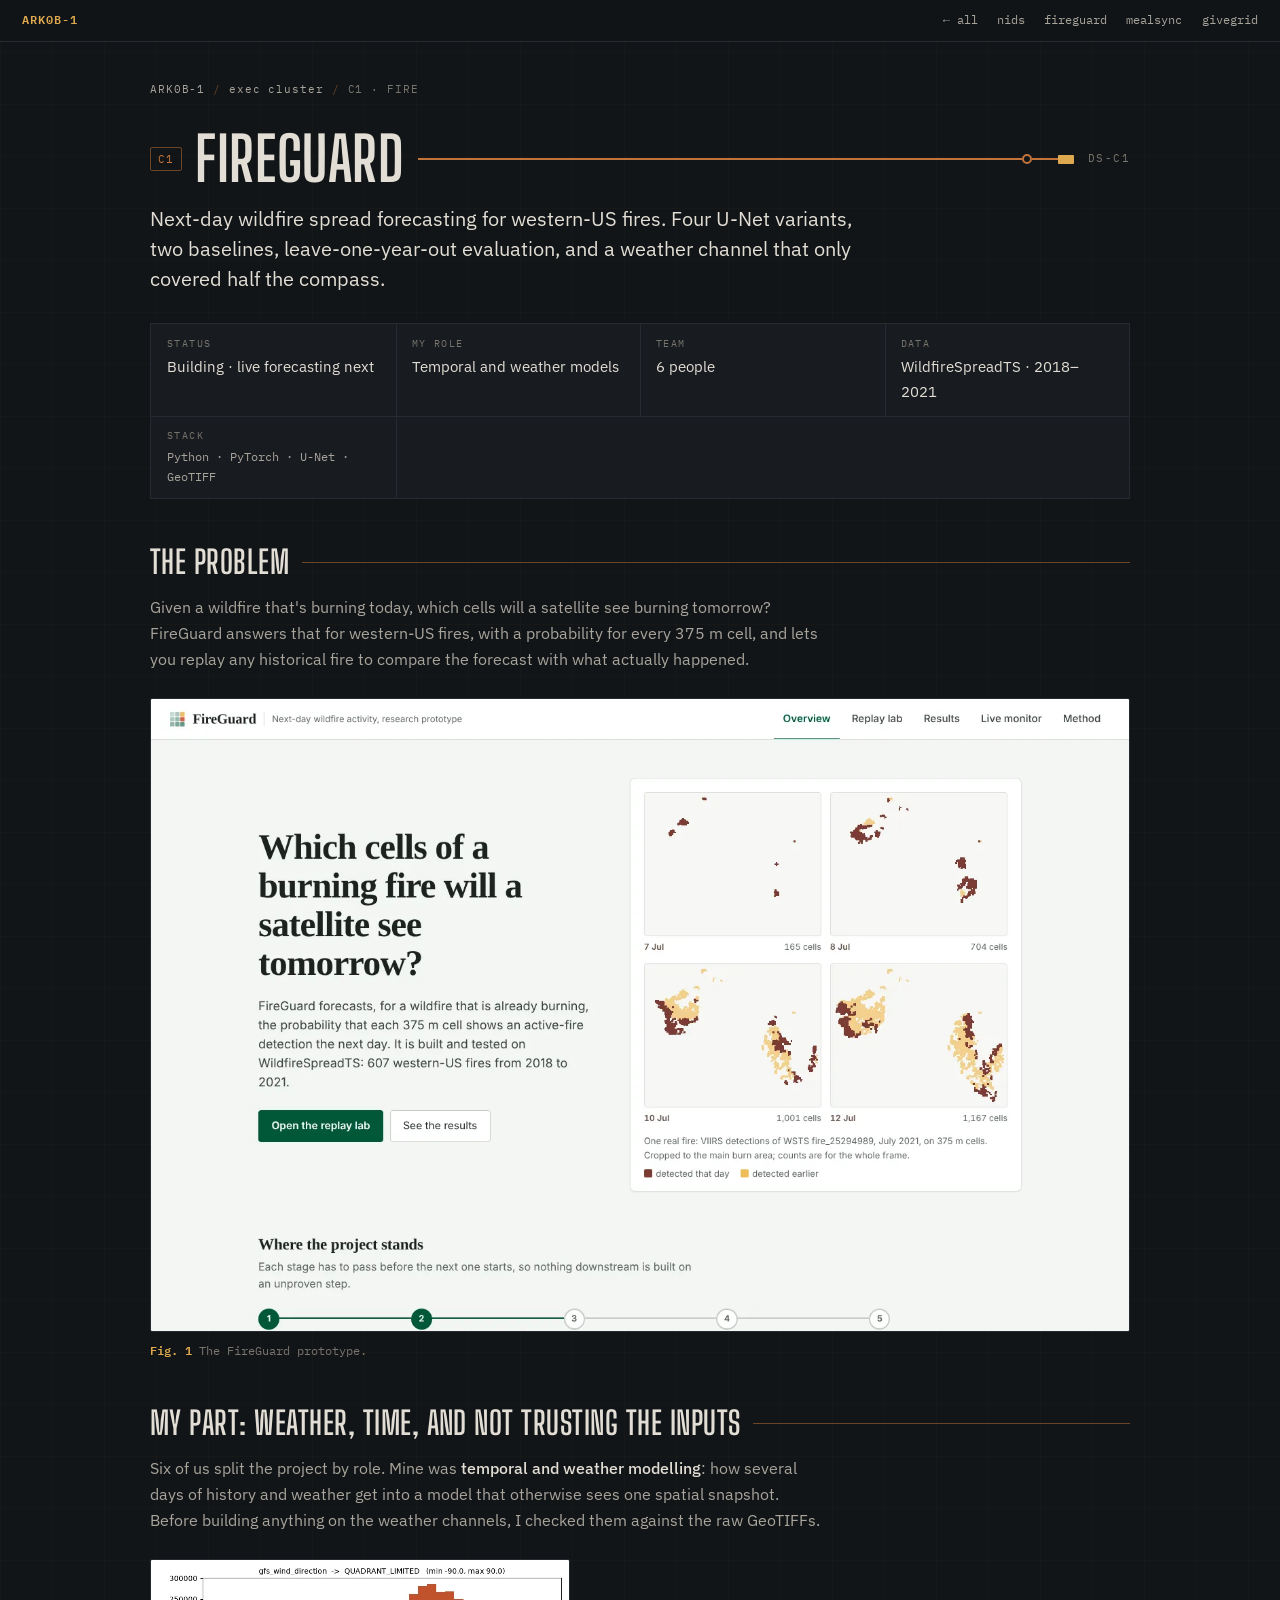
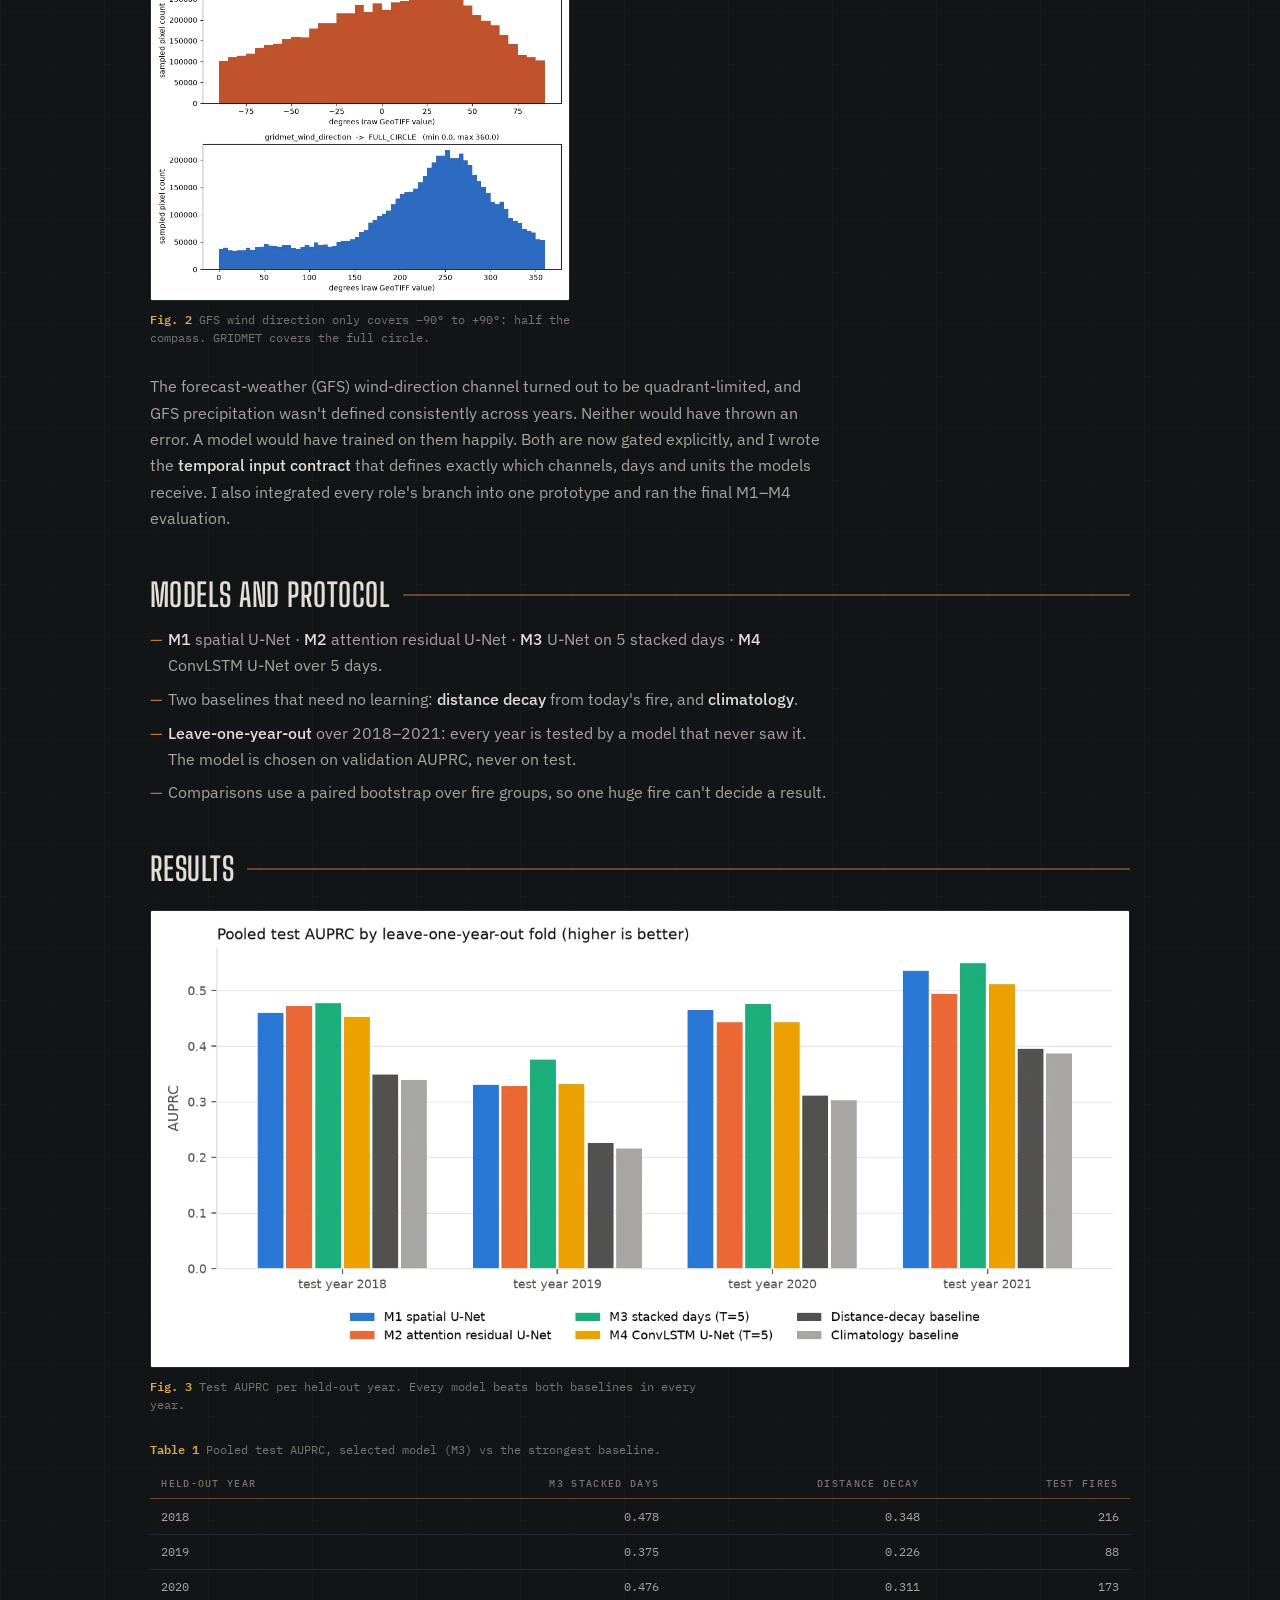
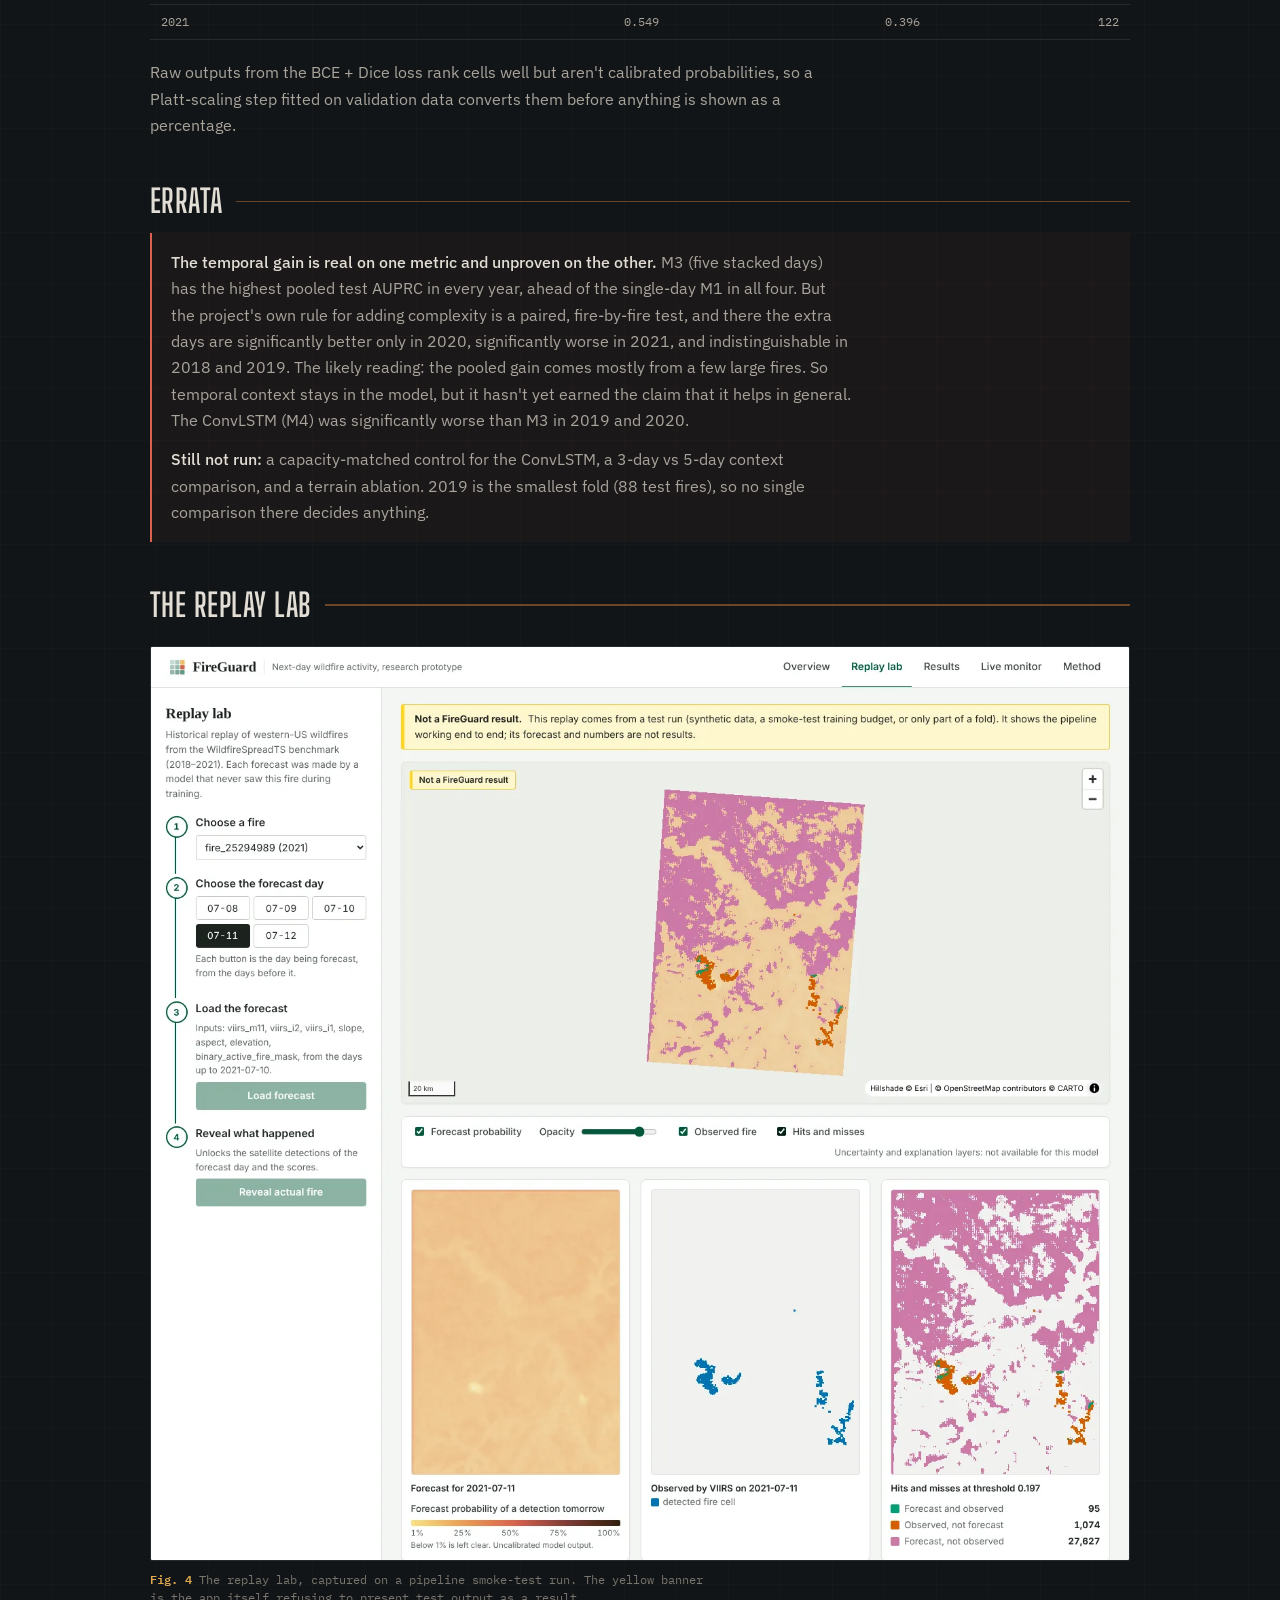
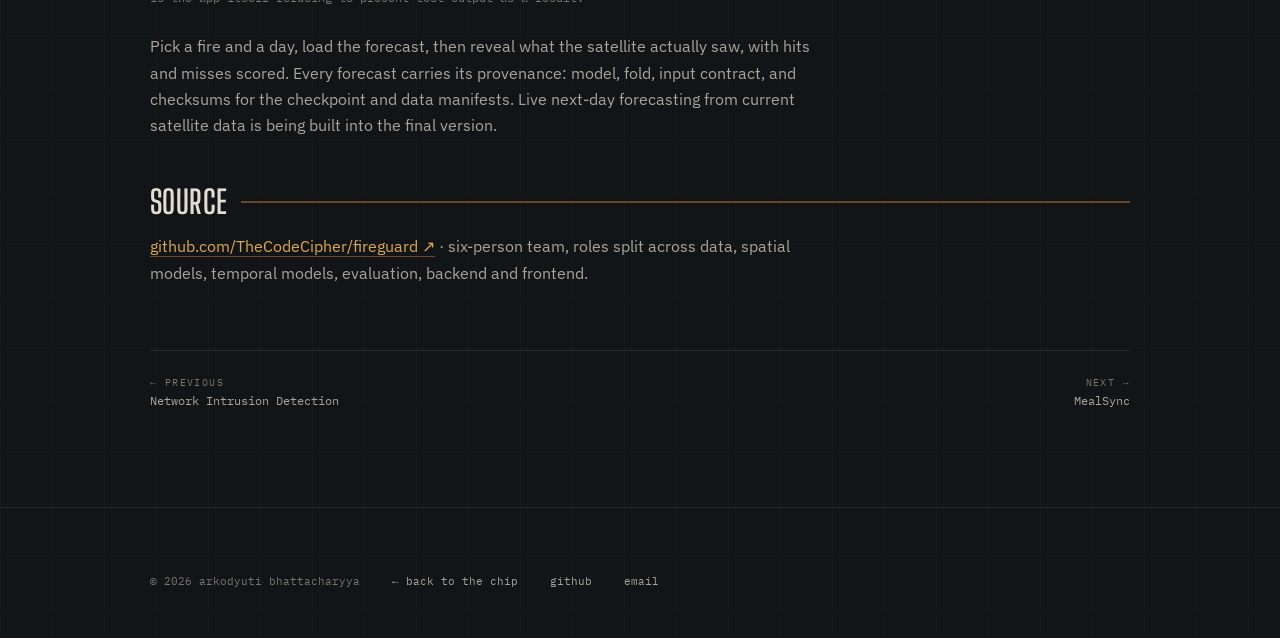
==== commit b4c5452b: "updated role and project info" ====
--- a/fireguard/index.html
+++ b/fireguard/index.html
@@ -105,7 +105,7 @@
     <section class="case-sec">
       <h2>Errata</h2>
       <div class="errata-box">
-        <p><b>My temporal models haven't earned their place yet.</b> M3 was selected on validation, but against the single-day M1 the paired test showed no significant difference in 2018 or 2019, and the ConvLSTM (M4) was significantly <i>worse</i> than M3 in 2019. On this evidence, five days of history don't buy measurable skill over one. That's the result, and it's on the page because it's true.</p>
+        <p><b>The temporal gain is real on one metric and unproven on the other.</b> M3 (five stacked days) has the highest pooled test AUPRC in every year, ahead of the single-day M1 in all four. But the project's own rule for adding complexity is a paired, fire-by-fire test, and there the extra days are significantly better only in 2020, significantly worse in 2021, and indistinguishable in 2018 and 2019. The likely reading: the pooled gain comes mostly from a few large fires. So temporal context stays in the model, but it hasn't yet earned the claim that it helps in general. The ConvLSTM (M4) was significantly worse than M3 in 2019 and 2020.</p>
         <p><b>Still not run:</b> a capacity-matched control for the ConvLSTM, a 3-day vs 5-day context comparison, and a terrain ablation. 2019 is the smallest fold (88 test fires), so no single comparison there decides anything.</p>
       </div>
     </section>
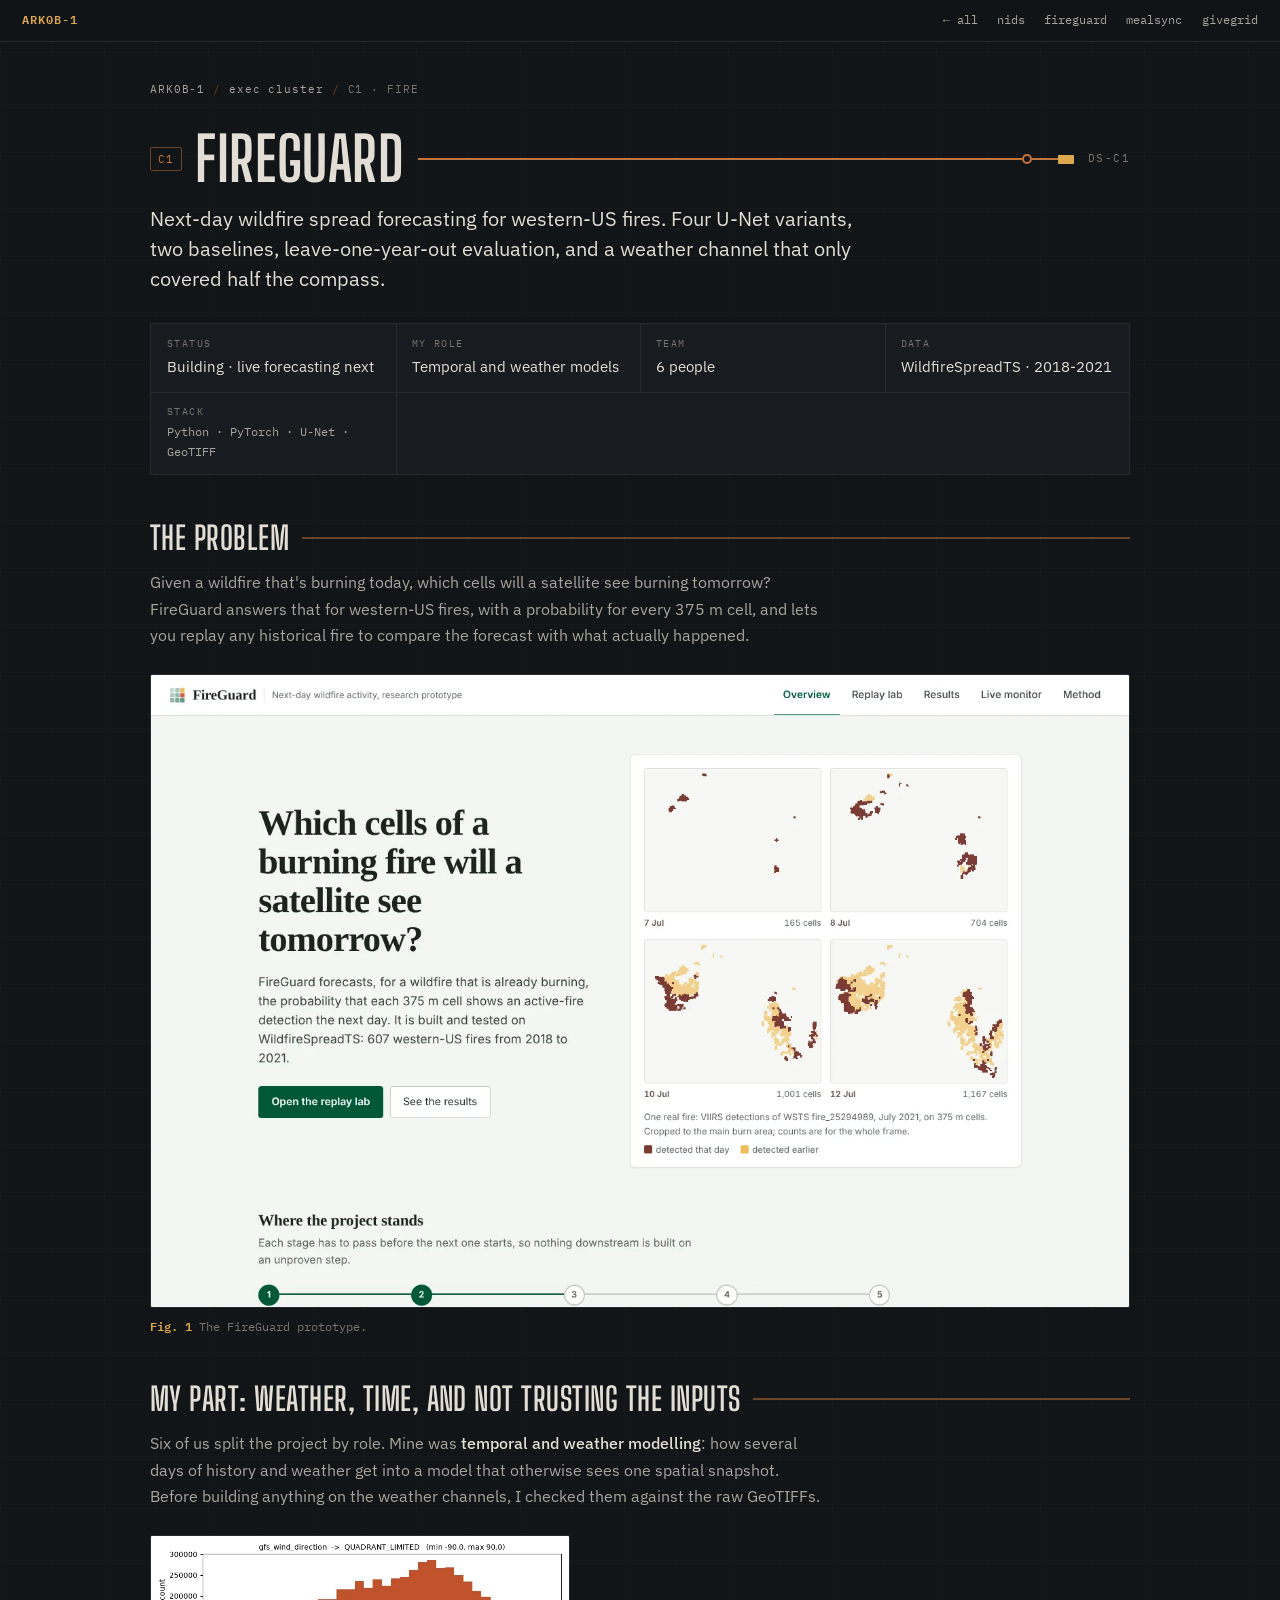
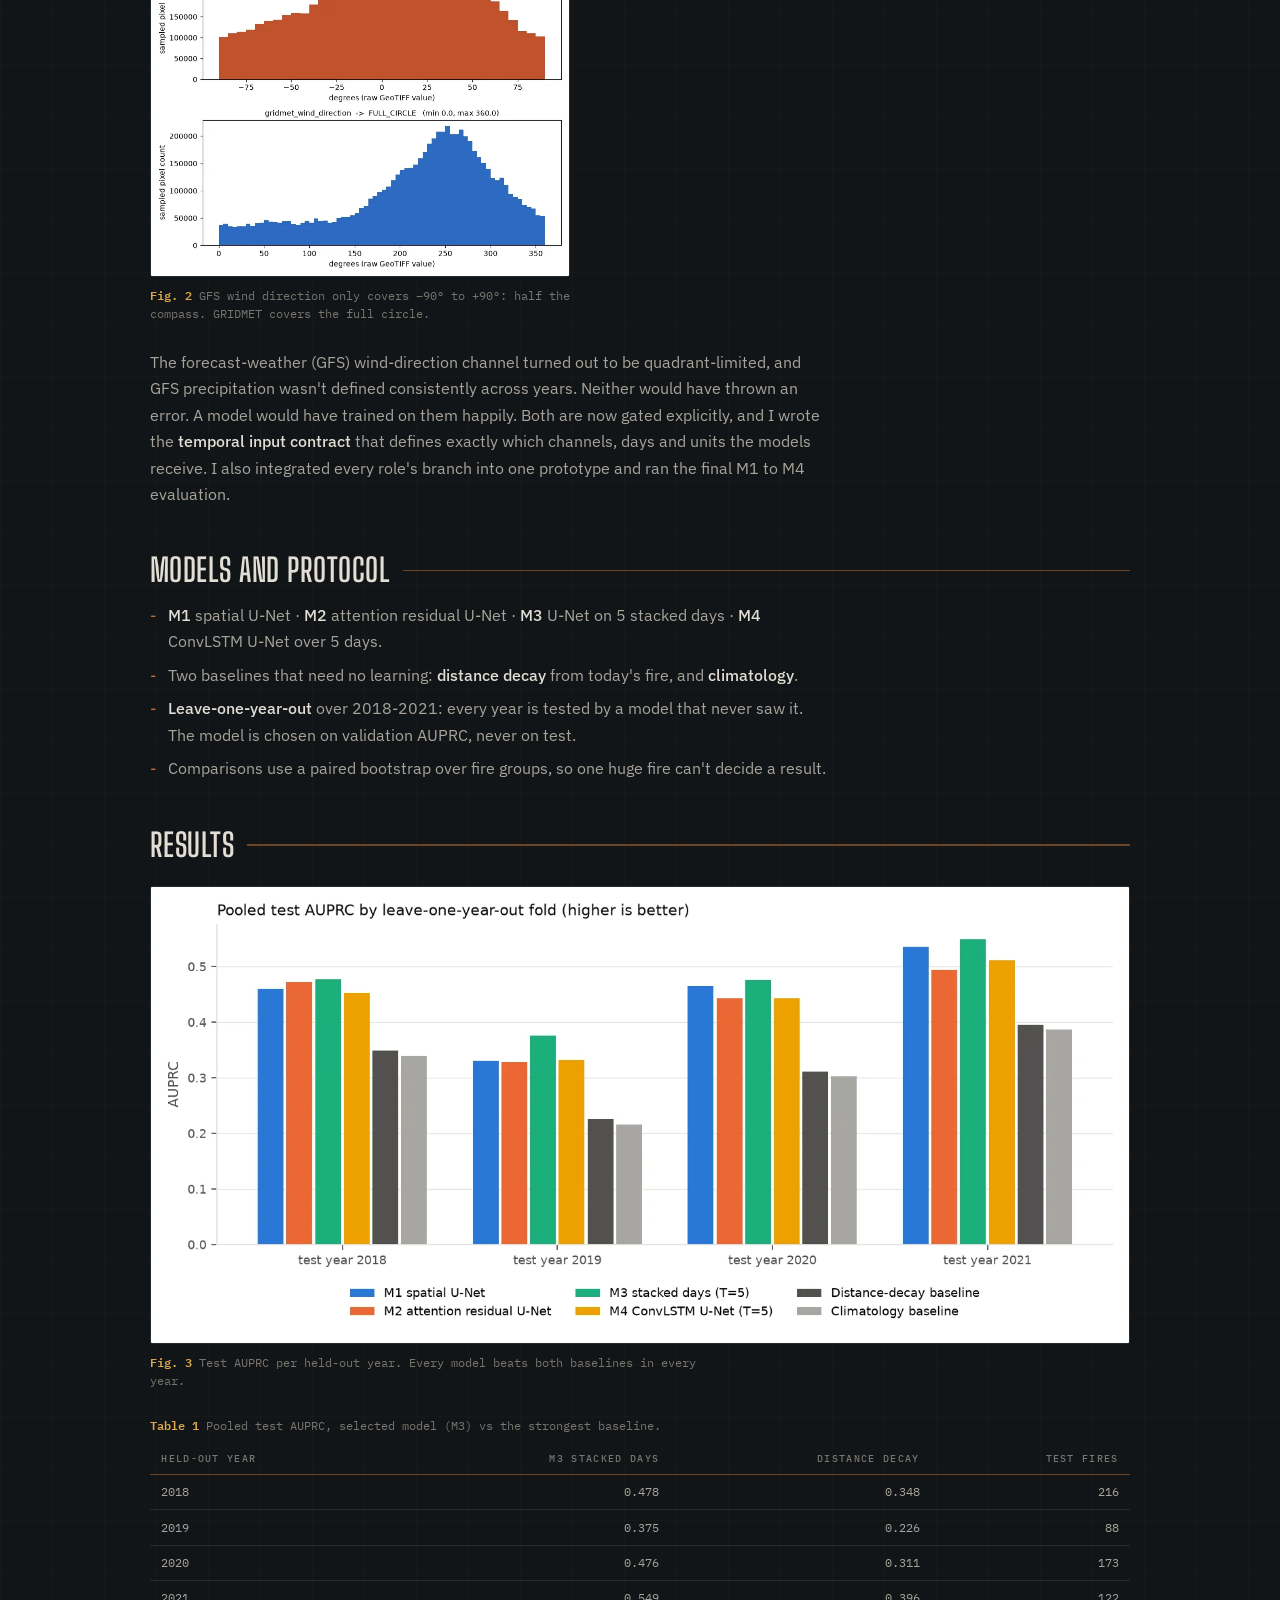
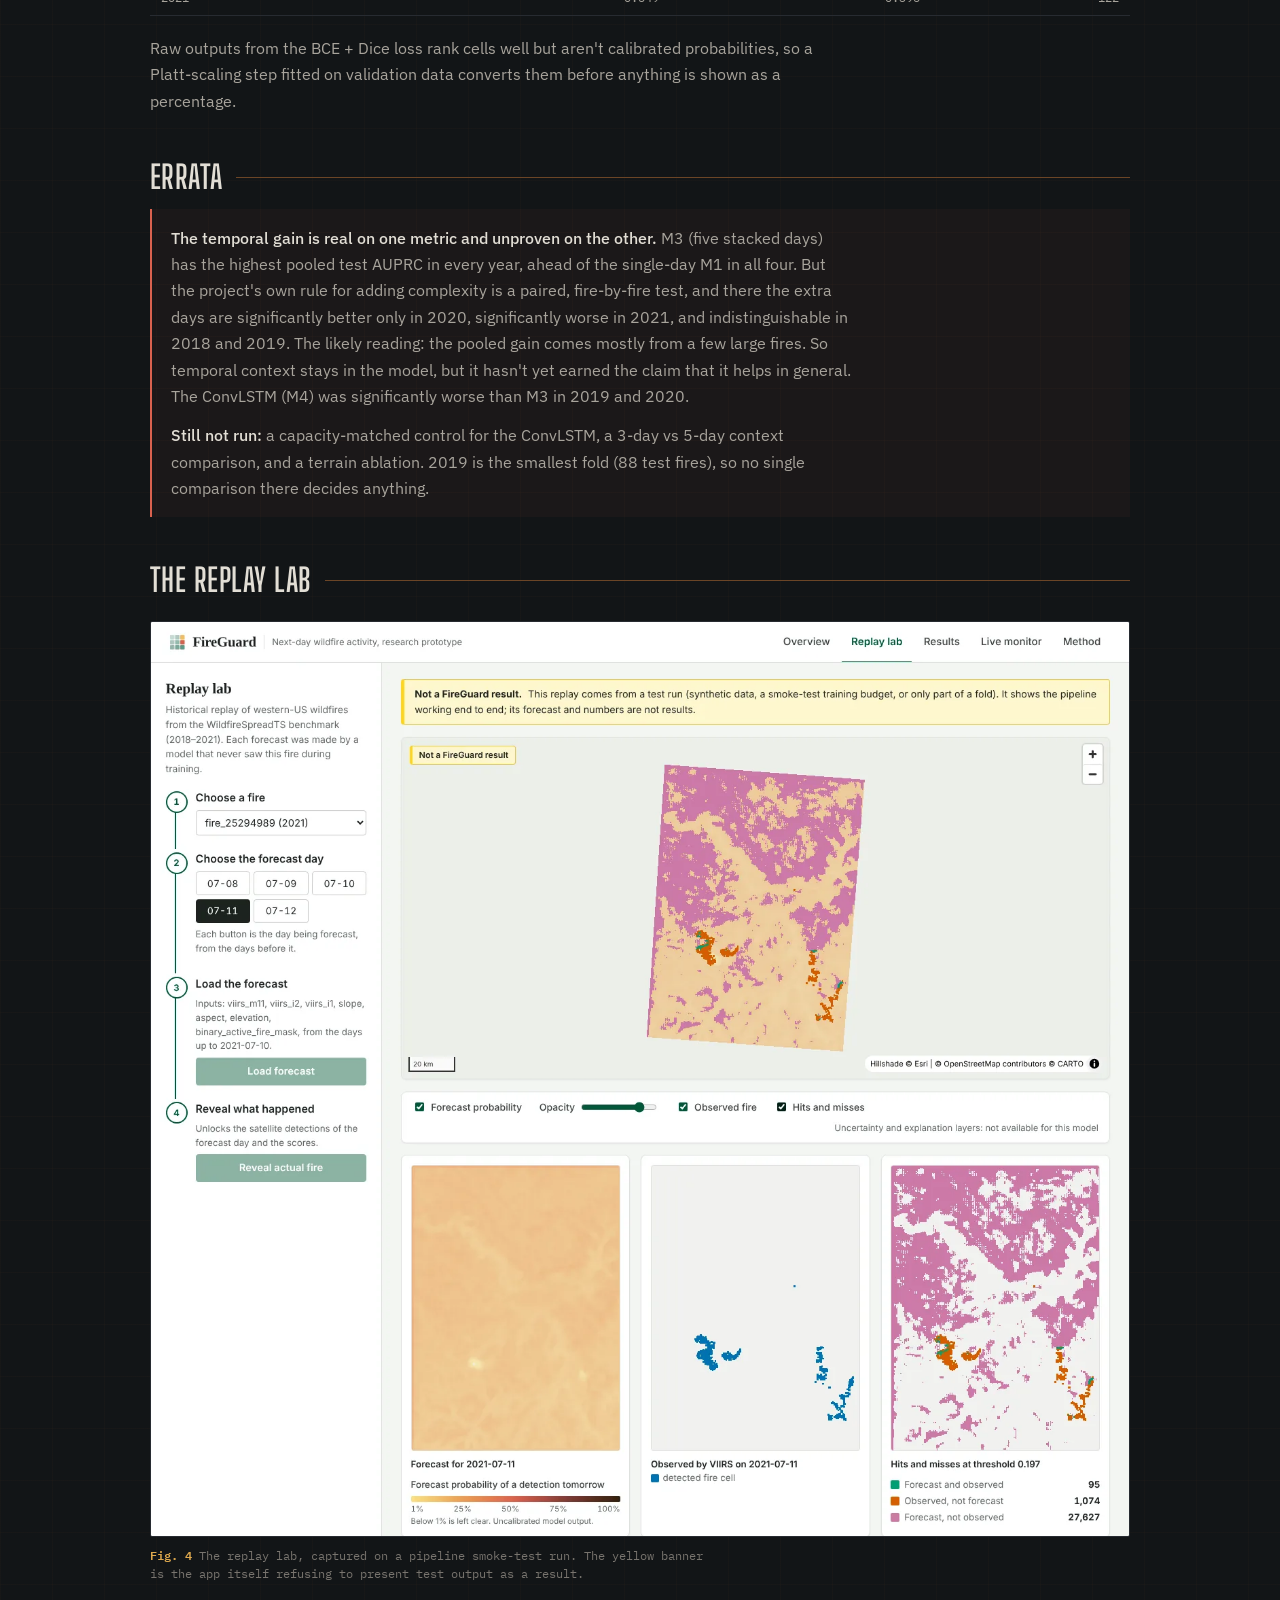
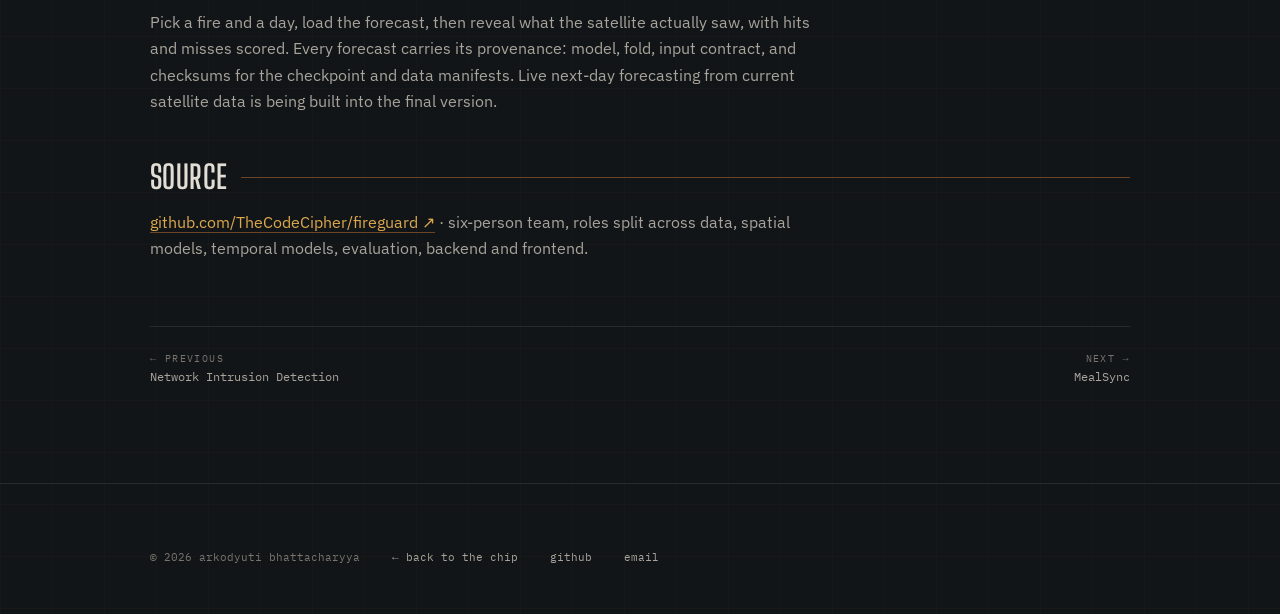
==== commit b406e5fd: "update" ====
--- a/fireguard/index.html
+++ b/fireguard/index.html
@@ -3,7 +3,7 @@
 <head>
 <meta charset="UTF-8">
 <meta name="viewport" content="width=device-width, initial-scale=1.0">
-<title>FireGuard — case study · Arkodyuti Bhattacharyya</title>
+<title>FireGuard | case study · Arkodyuti Bhattacharyya</title>
 <meta name="description" content="Case study: next-day wildfire spread forecasting on WildfireSpreadTS with leave-one-year-out evaluation, a weather-data audit, and an honest look at whether temporal models help.">
 <meta name="author" content="Arkodyuti Bhattacharyya">
 <meta name="theme-color" content="#121517">
@@ -11,12 +11,12 @@
 <link rel="icon" href="../assets/favicon.svg" type="image/svg+xml">
 <meta property="og:type" content="article">
 <meta property="og:site_name" content="Arkodyuti Bhattacharyya">
-<meta property="og:title" content="FireGuard — case study">
+<meta property="og:title" content="FireGuard | case study">
 <meta property="og:description" content="Case study: next-day wildfire spread forecasting on WildfireSpreadTS with leave-one-year-out evaluation, a weather-data audit, and an honest look at whether temporal models help.">
 <meta property="og:url" content="https://ark0b.github.io/Portfolio/fireguard/">
 <meta property="og:image" content="https://ark0b.github.io/Portfolio/assets/og.png">
 <meta name="twitter:card" content="summary_large_image">
-<meta name="twitter:title" content="FireGuard — case study">
+<meta name="twitter:title" content="FireGuard | case study">
 <meta name="twitter:description" content="Case study: next-day wildfire spread forecasting on WildfireSpreadTS with leave-one-year-out evaluation, a weather-data audit, and an honest look at whether temporal models help.">
 <meta name="twitter:image" content="https://ark0b.github.io/Portfolio/assets/og.png">
 <link rel="preload" href="../assets/fonts/big-shoulders-display.woff2" as="font" type="font/woff2" crossorigin>
@@ -53,7 +53,7 @@
         <div><dt>Status</dt><dd>Building · live forecasting next</dd></div>
         <div><dt>My role</dt><dd>Temporal and weather models</dd></div>
         <div><dt>Team</dt><dd>6 people</dd></div>
-        <div><dt>Data</dt><dd>WildfireSpreadTS · 2018–2021</dd></div>
+        <div><dt>Data</dt><dd>WildfireSpreadTS · 2018-2021</dd></div>
         <div><dt>Stack</dt><dd class="mono">Python · PyTorch · U-Net · GeoTIFF</dd></div>
       </dl>
     </header>
@@ -73,14 +73,14 @@
         <img src="../assets/img/fireguard-wind-direction-audit.webp" alt="Two histograms. GFS wind direction only spans minus 90 to plus 90 degrees; GRIDMET wind direction spans the full 0 to 360 degrees." width="800" height="650" loading="lazy" decoding="async">
         <figcaption><b>Fig. 2</b> GFS wind direction only covers −90° to +90°: half the compass. GRIDMET covers the full circle.</figcaption>
       </figure>
-      <p>The forecast-weather (GFS) wind-direction channel turned out to be quadrant-limited, and GFS precipitation wasn't defined consistently across years. Neither would have thrown an error. A model would have trained on them happily. Both are now gated explicitly, and I wrote the <b>temporal input contract</b> that defines exactly which channels, days and units the models receive. I also integrated every role's branch into one prototype and ran the final M1–M4 evaluation.</p>
+      <p>The forecast-weather (GFS) wind-direction channel turned out to be quadrant-limited, and GFS precipitation wasn't defined consistently across years. Neither would have thrown an error. A model would have trained on them happily. Both are now gated explicitly, and I wrote the <b>temporal input contract</b> that defines exactly which channels, days and units the models receive. I also integrated every role's branch into one prototype and ran the final M1 to M4 evaluation.</p>
     </section>
     <section class="case-sec">
       <h2>Models and protocol</h2>
       <ul class="bul">
         <li><b>M1</b> spatial U-Net · <b>M2</b> attention residual U-Net · <b>M3</b> U-Net on 5 stacked days · <b>M4</b> ConvLSTM U-Net over 5 days.</li>
         <li>Two baselines that need no learning: <b>distance decay</b> from today's fire, and <b>climatology</b>.</li>
-        <li><b>Leave-one-year-out</b> over 2018–2021: every year is tested by a model that never saw it. The model is chosen on validation AUPRC, never on test.</li>
+        <li><b>Leave-one-year-out</b> over 2018-2021: every year is tested by a model that never saw it. The model is chosen on validation AUPRC, never on test.</li>
         <li>Comparisons use a paired bootstrap over fire groups, so one huge fire can't decide a result.</li>
       </ul>
     </section>
--- a/assets/site.css
+++ b/assets/site.css
@@ -526,7 +526,7 @@
   line-height: 1.55;
 }
 .ro-points li::before {
-  content: "—";
+  content: "-";
   position: absolute;
   left: 0;
   color: var(--copper-dim);
@@ -1067,7 +1067,7 @@
 .case-sec p b, .case-sec li b { color: var(--text); font-weight: 500; }
 .case-sec ul.bul { margin: .8rem 0; }
 .case-sec ul.bul li { position: relative; padding-left: 1.1rem; margin-bottom: .45rem; }
-.case-sec ul.bul li::before { content: "—"; position: absolute; left: 0; color: var(--copper); }
+.case-sec ul.bul li::before { content: "-"; position: absolute; left: 0; color: var(--copper); }
 .case-sec code, .case-sec kbd { font-family: var(--f-mono); font-size: .86em; color: var(--gold); }
 
 .fig { margin: 1.6rem 0; }
